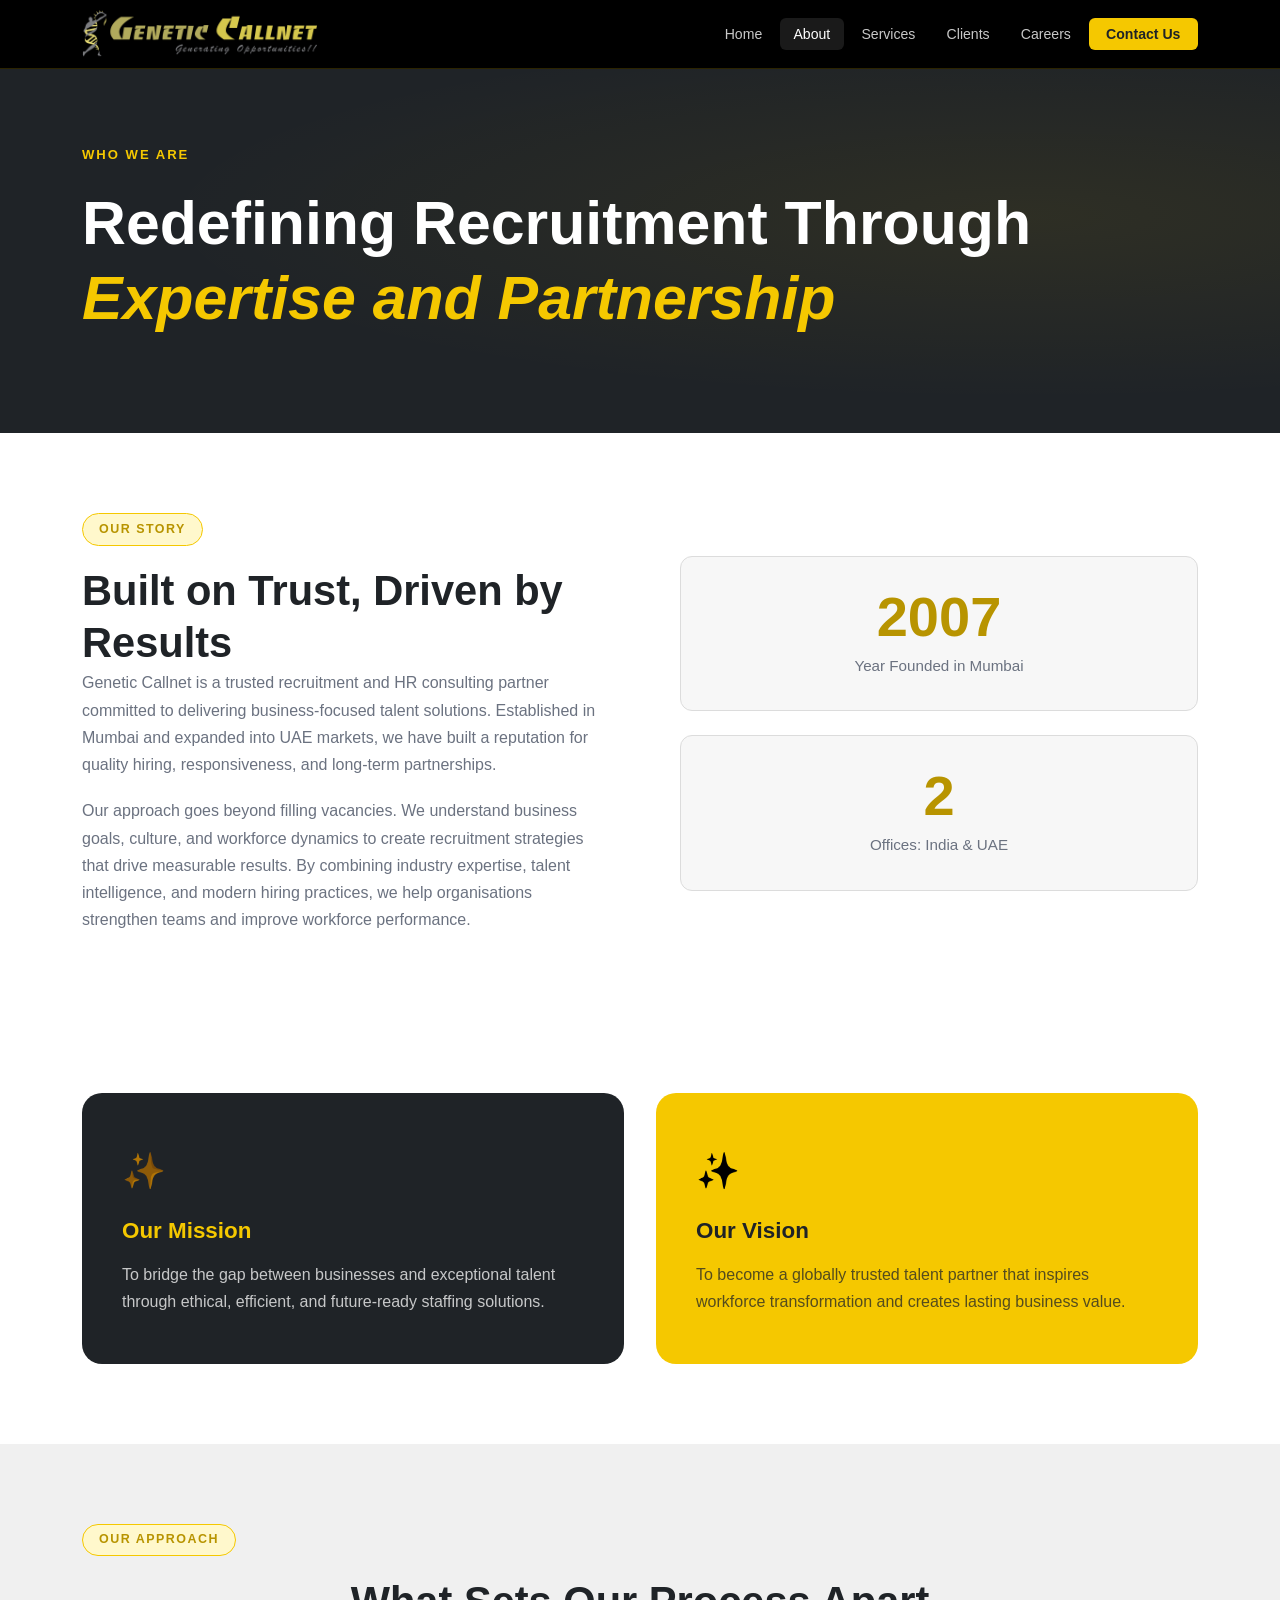
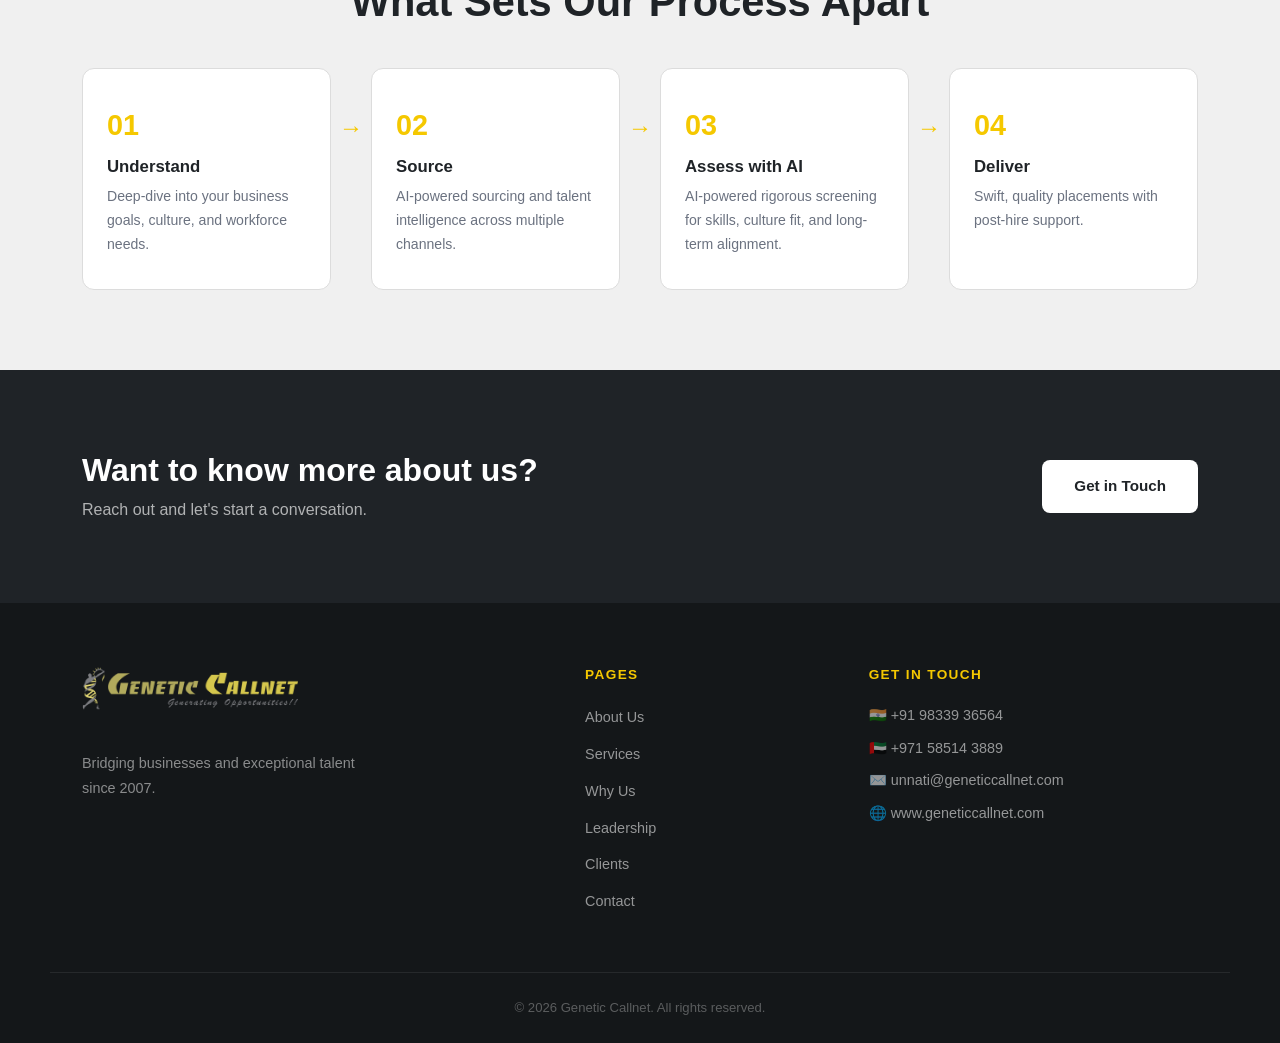
==== about.html @ 15340e13 "Add files via upload" ====
<!DOCTYPE html>
<html lang="en">
<head>
  <meta charset="UTF-8" />
  <meta name="viewport" content="width=device-width, initial-scale=1.0" />
  <title>About Us – Genetic Callnet</title>
  <link rel="stylesheet" href="style.css" />
</head>
<body>
  <nav class="nav" id="nav">
    <div class="nav-inner">
      <a href="index.html" class="logo"><img src="GCLogo-transparent.png" alt="Genetic Callnet" class="logo-img" /></a>
      <button class="hamburger" id="hamburger" aria-label="Menu"><span></span><span></span><span></span></button>
      <ul class="nav-links" id="nav-links">
        <li><a href="index.html">Home</a></li>
        <li class="nav-item" id="about-dropdown">
          <button class="dropdown-toggle" style="color:var(--white);background:rgba(255,255,255,0.1)">About</button>
          <div class="dropdown-menu">
            <a href="about.html" class="active">About Us</a>
            <a href="why-us.html">Why Genetic Callnet</a>
            <a href="leadership.html">Leadership Team</a>
          </div>
        </li>
        <li><a href="services.html">Services</a></li>
        <li><a href="clients.html">Clients</a></li>
        <li><a href="careers.html">Careers</a></li>
        <li><a href="contact.html" class="nav-cta">Contact Us</a></li>
      </ul>
    </div>
  </nav>

  <section class="page-hero">
    <div class="page-hero-bg"></div>
    <div class="container">
      <p class="hero-eyebrow">Who We Are</p>
      <h1>Redefining Recruitment Through<br/><em>Expertise and Partnership</em></h1>
    </div>
  </section>

  <section class="section">
    <div class="container two-col">
      <div>
        <span class="tag">Our Story</span>
        <h2>Built on Trust, Driven by Results</h2>
        <p>Genetic Callnet is a trusted recruitment and HR consulting partner committed to delivering business-focused talent solutions. Established in Mumbai and expanded into UAE markets, we have built a reputation for quality hiring, responsiveness, and long-term partnerships.</p>
        <p style="margin-top:1.2rem">Our approach goes beyond filling vacancies. We understand business goals, culture, and workforce dynamics to create recruitment strategies that drive measurable results. By combining industry expertise, talent intelligence, and modern hiring practices, we help organisations strengthen teams and improve workforce performance.</p>
      </div>
      <div class="about-side">
        <div class="about-highlight">
          <span class="about-big">2007</span>
          <p>Year Founded in Mumbai</p>
        </div>
        <div class="about-highlight">
          <span class="about-big">2</span>
          <p>Offices: India & UAE</p>
        </div>
      </div>
    </div>
  </section>

  <section class="mv-section section">
    <div class="container">
      <div class="mv-grid">
        <div class="mv-card mission">
          <div class="mv-icon">✨</div>
          <h3>Our Mission</h3>
          <p>To bridge the gap between businesses and exceptional talent through ethical, efficient, and future-ready staffing solutions.</p>
        </div>
        <div class="mv-card vision">
          <div class="mv-icon">✨</div>
          <h3>Our Vision</h3>
          <p>To become a globally trusted talent partner that inspires workforce transformation and creates lasting business value.</p>
        </div>
      </div>
    </div>
  </section>

  <section class="section" style="background:var(--bg-alt)">
    <div class="container">
      <span class="tag">Our Approach</span>
      <h2 style="text-align:center;margin-bottom:2.5rem">What Sets Our Process Apart</h2>
      <div class="process-steps">
        <div class="step"><span class="step-num">01</span><h4>Understand</h4><p>Deep-dive into your business goals, culture, and workforce needs.</p></div>
        <div class="step-arrow">→</div>
        <div class="step"><span class="step-num">02</span><h4>Source</h4><p>AI-powered sourcing and talent intelligence across multiple channels.</p></div>
        <div class="step-arrow">→</div>
        <div class="step"><span class="step-num">03</span><h4>Assess with AI</h4><p>AI-powered rigorous screening for skills, culture fit, and long-term alignment.</p></div>
        <div class="step-arrow">→</div>
        <div class="step"><span class="step-num">04</span><h4>Deliver</h4><p>Swift, quality placements with post-hire support.</p></div>
      </div>
    </div>
  </section>

  <section class="cta-banner">
    <div class="container cta-inner">
      <div><h2>Want to know more about us?</h2><p>Reach out and let's start a conversation.</p></div>
      <a href="contact.html" class="btn btn-white">Get in Touch</a>
    </div>
  </section>

  <footer class="footer">
    <div class="container footer-grid">
      <div class="footer-brand">
        <a href="index.html" class="logo logo-light"><img src="GCLogo-transparent.png" alt="Genetic Callnet" class="logo-img logo-img--footer" /></a>
        <p>Bridging businesses and exceptional talent since 2007.</p>
      </div>
      <div class="footer-links"><h4>Pages</h4><ul>
        <li><a href="about.html">About Us</a></li><li><a href="services.html">Services</a></li>
        <li><a href="why-us.html">Why Us</a></li><li><a href="leadership.html">Leadership</a></li>
        <li><a href="clients.html">Clients</a></li>
        <li><a href="contact.html">Contact</a></li>
      </ul></div>
      <div class="footer-contact"><h4>Get in Touch</h4>
        <p>🇮🇳 +91 98339 36564</p><p>🇦🇪 +971 58514 3889</p>
        <p>✉️ unnati@geneticcallnet.com</p><p>🌐 www.geneticcallnet.com</p>
      </div>
    </div>
    <div class="footer-bottom"><p>© 2026 Genetic Callnet. All rights reserved.</p></div>
  </footer>
  <script src="main.js"></script>
</body>
</html>
---- style.css ----
/* ─── CENTURY GOTHIC FONT STACK ─── */
/* Century Gothic is a system font; fallbacks for non-Windows systems */
:root {
  --font-main: 'Century Gothic', 'CenturyGothic', 'AppleGothic', 'Gill Sans', 'Gill Sans MT', Calibri, 'Trebuchet MS', sans-serif;
}

/* ================================
   GENETIC CALLNET – MAIN STYLESHEET
   Theme: Yellow · Grey · White
   ================================ */

:root {
  /* Greys (replace navies) */
  --navy:       #1f2327;
  --navy-mid:   #2c3136;
  --navy-light: #3a4149;

  /* Yellow (replace gold) */
  --gold:       #f5c800;
  --gold-light: #ffd633;
  --gold-dim:   #b89400;

  /* Backgrounds */
  --cream:      #f7f7f7;
  --white:      #ffffff;

  /* Text */
  --text:       #1f2327;
  --text-muted: #6b7280;

  /* Alt background & border */
  --bg-alt:     #f0f0f0;
  --border:     #dcdcdc;

  --radius:     12px;
  --radius-lg:  20px;
  --shadow:     0 4px 24px rgba(31,35,39,0.10);
  --shadow-lg:  0 12px 48px rgba(31,35,39,0.16);
  --transition: 0.3s cubic-bezier(0.4,0,0.2,1);
}

*, *::before, *::after { box-sizing: border-box; margin: 0; padding: 0; }
html { scroll-behavior: smooth; }

body {
  font-family: var(--font-main);
  color: var(--text);
  background: var(--white);
  line-height: 1.7;
  -webkit-font-smoothing: antialiased;
}

h1, h2, h3, h4 { font-family: var(--font-main); line-height: 1.25; }
h1 { font-size: clamp(2.2rem, 5vw, 3.8rem); }
h2 { font-size: clamp(1.7rem, 3.5vw, 2.6rem); }
h3 { font-size: clamp(1.2rem, 2vw, 1.5rem); }
h4 { font-size: 1.05rem; }
em { font-style: italic; color: var(--gold-dim); }

p { color: var(--text-muted); font-size: 1rem; }
a { color: inherit; text-decoration: none; }
img { max-width: 100%; }

.container { max-width: 1180px; margin: 0 auto; padding: 0 2rem; }
.section { padding: 5rem 0; }

/* ─── TAG ─── */
.tag {
  display: inline-block;
  font-size: 0.78rem;
  font-weight: 600;
  letter-spacing: 0.12em;
  text-transform: uppercase;
  color: var(--gold-dim);
  background: #fff8cc;
  border: 1px solid #f5c800;
  border-radius: 50px;
  padding: 0.3rem 1rem;
  margin-bottom: 1.2rem;
}

.section-sub {
  color: var(--text-muted);
  font-size: 1.05rem;
  max-width: 640px;
  margin: 0.6rem 0 2.5rem;
}

/* ─── BUTTONS ─── */
.btn {
  display: inline-flex;
  align-items: center;
  gap: 0.5rem;
  font-family: var(--font-main);
  font-size: 0.95rem;
  font-weight: 700;
  border-radius: 8px;
  padding: 0.85rem 2rem;
  cursor: pointer;
  border: none;
  transition: var(--transition);
  text-decoration: none;
}

.btn-primary {
  background: var(--gold);
  color: var(--navy);
}
.btn-primary:hover { background: var(--gold-light); transform: translateY(-2px); box-shadow: 0 8px 24px rgba(245,200,0,0.45); }

.btn-ghost {
  background: rgba(255,255,255,0.12);
  color: var(--white);
  border: 1.5px solid rgba(255,255,255,0.35);
  backdrop-filter: blur(10px);
}
.btn-ghost:hover { background: rgba(255,255,255,0.22); transform: translateY(-2px); }

.btn-outline {
  background: transparent;
  color: var(--navy);
  border: 2px solid var(--navy);
}
.btn-outline:hover { background: var(--navy); color: var(--white); }

.btn-white { background: var(--white); color: var(--navy); font-weight: 700; }
.btn-white:hover { background: var(--gold); color: var(--navy); transform: translateY(-2px); }

.btn-full { width: 100%; justify-content: center; }

.link-arrow {
  display: inline-flex;
  align-items: center;
  gap: 0.4rem;
  color: var(--gold-dim);
  font-weight: 600;
  font-size: 0.95rem;
  margin-top: 1.2rem;
  transition: gap var(--transition);
}
.link-arrow:hover { gap: 0.8rem; }

.center-link { text-align: center; margin-top: 3rem; }

/* ─── NAV ─── */
.nav {
  position: fixed;
  top: 0; left: 0; right: 0;
  z-index: 100;
  background: rgba(0,0,0,0.98);
  backdrop-filter: blur(16px);
  border-bottom: 1px solid rgba(245,200,0,0.18);
  transition: var(--transition);
}

.nav-inner {
  max-width: 1180px;
  margin: 0 auto;
  padding: 0 2rem;
  height: 68px;
  display: flex;
  align-items: center;
  justify-content: space-between;
}

.logo {
  font-family: var(--font-main);
  font-size: 1.35rem;
  font-weight: 700;
  color: var(--white);
  letter-spacing: 0.01em;
}
.logo-g { color: var(--gold); }
.logo-rest { color: var(--white); }
.logo-light .logo-g { color: var(--gold-light); }
.logo-light .logo-rest { color: rgba(255,255,255,0.85); }

.nav-links {
  display: flex;
  align-items: center;
  gap: 0.25rem;
  list-style: none;
}

.nav-links a {
  color: rgba(255,255,255,0.78);
  font-size: 0.88rem;
  font-weight: 500;
  padding: 0.5rem 0.85rem;
  border-radius: 6px;
  transition: var(--transition);
}
.nav-links a:hover, .nav-links a.active { color: var(--white); background: rgba(255,255,255,0.1); }

.nav-links .nav-cta {
  background: var(--gold);
  color: var(--navy);
  font-weight: 700;
  padding: 0.5rem 1.1rem;
  border-radius: 6px;
}
.nav-links .nav-cta:hover { background: var(--gold-light); }

.hamburger {
  display: none;
  flex-direction: column;
  gap: 5px;
  background: none;
  border: none;
  cursor: pointer;
  padding: 4px;
}
.hamburger span {
  display: block;
  width: 24px;
  height: 2px;
  background: var(--white);
  border-radius: 2px;
  transition: var(--transition);
}

/* ─── HERO ─── */
.hero {
  min-height: 100vh;
  background: var(--navy);
  display: flex;
  flex-direction: column;
  justify-content: center;
  padding: 8rem 2rem 3rem;
  position: relative;
  overflow: hidden;
}

.hero-bg { position: absolute; inset: 0; pointer-events: none; }
.hero-circle {
  position: absolute;
  border-radius: 50%;
  background: var(--gold);
  opacity: 0.07;
}
.c1 { width: 600px; height: 600px; top: -200px; right: -200px; }
.c2 { width: 400px; height: 400px; bottom: -100px; left: -100px; opacity: 0.05; }
.c3 { width: 200px; height: 200px; top: 40%; right: 15%; opacity: 0.04; }

.hero-content { max-width: 1180px; margin: 0 auto; width: 100%; position: relative; z-index: 1; }

.hero-eyebrow {
  font-size: 0.82rem;
  font-weight: 600;
  letter-spacing: 0.15em;
  text-transform: uppercase;
  color: var(--gold);
  margin-bottom: 1.2rem;
}

.hero-headline { color: var(--white); line-height: 1.15; margin-bottom: 1.5rem; }
.hero-headline em { color: var(--gold); }

.hero-sub {
  color: rgba(255,255,255,0.68);
  font-size: 1.1rem;
  max-width: 580px;
  margin-bottom: 2.5rem;
}

.hero-ctas { display: flex; gap: 1rem; flex-wrap: wrap; }

.hero-stats {
  display: flex;
  align-items: center;
  gap: 2.5rem;
  margin-top: 5rem;
  max-width: 1180px;
  margin-left: auto; margin-right: auto;
  padding: 2rem;
  background: rgba(255,255,255,0.05);
  border: 1px solid rgba(245,200,0,0.2);
  border-radius: var(--radius);
  backdrop-filter: blur(10px);
  position: relative; z-index: 1;
}

.stat { display: flex; flex-direction: column; gap: 0.3rem; }
.stat-num { font-family: var(--font-main); font-size: 2.2rem; font-weight: 700; color: var(--gold); }
.stat-label { font-size: 0.85rem; color: rgba(255,255,255,0.6); }
.stat-divider { width: 1px; height: 50px; background: rgba(245,200,0,0.25); }

/* ─── PAGE HERO ─── */
.page-hero {
  background: var(--navy);
  padding: 9rem 2rem 5rem;
  position: relative;
  overflow: hidden;
}

.page-hero-bg {
  position: absolute; inset: 0;
  background: radial-gradient(ellipse at 80% 50%, rgba(245,200,0,0.07) 0%, transparent 60%);
}

.page-hero .container { position: relative; z-index: 1; }
.page-hero h1 { color: var(--white); margin-bottom: 1rem; }
.page-hero h1 em { color: var(--gold); }
.page-hero .hero-sub { color: rgba(255,255,255,0.65); }

/* ─── TWO COLUMN ─── */
.two-col {
  display: grid;
  grid-template-columns: 1fr 1fr;
  gap: 5rem;
  align-items: center;
}

/* ─── INTRO ─── */
.intro-text h2 { margin: 0.5rem 0 1rem; }
.intro-text p { line-height: 1.85; }

.why-grid { display: grid; grid-template-columns: 1fr 1fr; gap: 1.2rem; }

.why-card {
  background: var(--cream);
  border: 1px solid var(--border);
  border-radius: var(--radius);
  padding: 1.5rem;
  transition: var(--transition);
}
.why-card:hover { box-shadow: var(--shadow); transform: translateY(-3px); border-color: var(--gold); }
.why-icon { font-size: 1.6rem; margin-bottom: 0.7rem; }
.why-card p { font-size: 0.92rem; color: var(--text); }

/* ─── SERVICE STRIP ─── */
.service-cards {
  display: grid;
  grid-template-columns: repeat(3, 1fr);
  gap: 1.5rem;
  margin-top: 2.5rem;
}

.service-card {
  background: var(--gold);
  border: 2px solid var(--gold);
  border-radius: var(--radius);
  padding: 2rem 1.5rem;
  display: block;
  transition: var(--transition);
  position: relative;
  overflow: hidden;
  color: var(--navy);
}
.service-card::before {
  content: '';
  position: absolute;
  inset: 0;
  background: var(--navy);
  transform: scaleY(0);
  transform-origin: bottom;
  transition: var(--transition);
  z-index: 0;
}
.service-card:hover { box-shadow: 0 12px 40px rgba(245,200,0,0.35); transform: translateY(-5px); }
.service-card:hover::before { transform: scaleY(1); }
.service-card:hover .sc-num,
.service-card:hover h3,
.service-card:hover p { color: var(--white); position: relative; z-index: 1; }
.service-card .sc-num,
.service-card h3,
.service-card p { position: relative; z-index: 1; transition: color var(--transition); }

.sc-num {
  font-size: 0.75rem;
  font-weight: 700;
  letter-spacing: 0.1em;
  color: var(--navy);
  display: block;
  margin-bottom: 0.8rem;
}
.service-card h3 { font-size: 1.1rem; margin-bottom: 0.5rem; color: var(--navy); }
.service-card p { font-size: 0.9rem; color: var(--navy); }

/* ─── BRANDS ─── */
.brands { background: var(--bg-alt); }

.brands-row { display: flex; flex-wrap: wrap; gap: 1.2rem; margin-top: 2rem; }

.brands-row span {
  background: var(--white);
  border: 1px solid var(--border);
  border-radius: 8px;
  padding: 0.75rem 1.5rem;
  font-weight: 600;
  font-size: 0.9rem;
  color: var(--navy-mid);
  transition: var(--transition);
}
.brands-row span:hover { border-color: var(--gold); box-shadow: var(--shadow); }

/* ─── CTA BANNER ─── */
.cta-banner { background: var(--navy); padding: 5rem 2rem; }

.cta-inner {
  display: flex;
  align-items: center;
  justify-content: space-between;
  gap: 2rem;
  flex-wrap: wrap;
}
.cta-inner h2 { color: var(--white); font-size: 2rem; margin-bottom: 0.4rem; }
.cta-inner p { color: rgba(255,255,255,0.65); }

/* ─── FOOTER ─── */
.footer { background: #141719; padding: 4rem 2rem 0; }

.footer-grid {
  display: grid;
  grid-template-columns: 2fr 1fr 1.5fr;
  gap: 4rem;
  padding-bottom: 3rem;
  border-bottom: 1px solid rgba(255,255,255,0.08);
}

.footer-brand p {
  color: rgba(255,255,255,0.5);
  font-size: 0.9rem;
  margin-top: 1rem;
  max-width: 280px;
}

.footer-links h4, .footer-contact h4 {
  color: var(--gold);
  font-size: 0.85rem;
  letter-spacing: 0.1em;
  text-transform: uppercase;
  margin-bottom: 1.2rem;
  font-family: var(--font-main);
}

.footer-links ul { list-style: none; }
.footer-links li { margin-bottom: 0.6rem; }
.footer-links a { color: rgba(255,255,255,0.55); font-size: 0.9rem; transition: var(--transition); }
.footer-links a:hover { color: var(--gold); }

.footer-contact p { color: rgba(255,255,255,0.55); font-size: 0.9rem; margin-bottom: 0.5rem; }

.footer-bottom { padding: 1.5rem 0; text-align: center; }
.footer-bottom p { font-size: 0.82rem; color: rgba(255,255,255,0.3); }

/* ─── ABOUT PAGE ─── */
.about-side { display: flex; flex-direction: column; gap: 1.5rem; }
.about-highlight {
  background: var(--cream);
  border: 1px solid var(--border);
  border-radius: var(--radius);
  padding: 2rem;
  text-align: center;
}
.about-big {
  font-family: var(--font-main);
  font-size: 3.5rem;
  font-weight: 900;
  color: var(--gold-dim);
  display: block;
  line-height: 1;
}
.about-highlight p { font-size: 0.95rem; color: var(--text-muted); margin-top: 0.5rem; }

.mv-grid { display: grid; grid-template-columns: 1fr 1fr; gap: 2rem; }

.mv-card {
  padding: 3rem 2.5rem;
  border-radius: var(--radius-lg);
  position: relative;
  overflow: hidden;
}
.mission { background: var(--navy); color: white; }
.vision  { background: var(--gold); color: var(--navy); }
.mv-icon { font-size: 2rem; margin-bottom: 1rem; }
.mv-card h3 { margin-bottom: 1rem; font-size: 1.4rem; }
.mission h3 { color: var(--gold); }
.vision h3  { color: var(--navy); }
.mission p  { color: rgba(255,255,255,0.75); }
.vision p   { color: rgba(31,35,39,0.75); }

.process-steps { display: flex; align-items: stretch; gap: 0.5rem; flex-wrap: wrap; }
.step {
  flex: 1; min-width: 160px;
  background: var(--white);
  border-radius: var(--radius);
  padding: 2rem 1.5rem;
  border: 1px solid var(--border);
}
.step-num {
  font-family: var(--font-main);
  font-size: 1.8rem;
  font-weight: 700;
  color: var(--gold);
  display: block;
  margin-bottom: 0.5rem;
}
.step h4 { margin-bottom: 0.4rem; }
.step p  { font-size: 0.88rem; }
.step-arrow { color: var(--gold); font-size: 1.5rem; padding-top: 2.5rem; flex-shrink: 0; }

/* ─── SERVICES FULL GRID ─── */
.services-full-grid { display: grid; grid-template-columns: 1fr 1fr; gap: 1.5rem; }

.svc-full-card {
  display: flex;
  gap: 1.5rem;
  background: var(--white);
  border: 1px solid var(--border);
  border-radius: var(--radius);
  padding: 2rem;
  transition: var(--transition);
}
.svc-full-card:hover { box-shadow: var(--shadow); transform: translateY(-3px); border-color: var(--gold); }

.svc-icon-box {
  font-size: 2rem; flex-shrink: 0;
  width: 56px; height: 56px;
  background: #fff8cc;
  border-radius: 12px;
  display: flex; align-items: center; justify-content: center;
}
.svc-content h3 { font-size: 1.15rem; margin-bottom: 0.5rem; }
.svc-content p  { font-size: 0.92rem; line-height: 1.7; }

/* ─── WHY US ─── */
.advantage-grid { display: grid; grid-template-columns: 1fr 1fr; gap: 1.5rem; }

.adv-card {
  display: flex; gap: 1.5rem;
  background: var(--white);
  border: 1px solid var(--border);
  border-radius: var(--radius);
  padding: 2.5rem 2rem;
  transition: var(--transition);
}
.adv-card:hover { box-shadow: var(--shadow); transform: translateY(-3px); border-color: var(--gold); }
.adv-card--wide { grid-column: 1 / -1; }

.adv-num {
  font-family: var(--font-main);
  font-size: 2.5rem; font-weight: 900;
  color: var(--gold); opacity: 0.4;
  flex-shrink: 0; line-height: 1;
}
.adv-body h3 { margin-bottom: 0.7rem; }
.adv-body p  { font-size: 0.95rem; line-height: 1.8; }

.industry-tags { display: flex; flex-wrap: wrap; gap: 0.6rem; margin-top: 1.2rem; }
.industry-tags span {
  background: #fff8cc;
  border: 1px solid #f5c800;
  border-radius: 50px;
  padding: 0.3rem 0.9rem;
  font-size: 0.82rem;
  font-weight: 500;
  color: var(--navy-mid);
}

.numbers-row { display: grid; grid-template-columns: repeat(4, 1fr); gap: 2rem; }
.number-card {
  text-align: center;
  background: var(--white);
  border-radius: var(--radius);
  padding: 2.5rem 1.5rem;
  border: 1px solid var(--border);
  transition: var(--transition);
}
.number-card:hover { border-color: var(--gold); box-shadow: var(--shadow); }
.big-num {
  font-family: var(--font-main);
  font-size: 3rem; font-weight: 900;
  color: var(--gold-dim);
  display: block; margin-bottom: 0.5rem;
}
.number-card p { font-size: 0.9rem; }

/* ─── LEADERSHIP ─── */
.leaders-grid { display: flex; flex-direction: column; gap: 2.5rem; }

.leader-card {
  display: flex; gap: 3rem;
  background: var(--white);
  border: 1px solid var(--border);
  border-radius: var(--radius-lg);
  padding: 3rem;
  align-items: flex-start;
  transition: var(--transition);
}
.leader-card:hover { box-shadow: var(--shadow-lg); border-color: var(--gold); }

.leader-avatar {
  width: 120px; height: 120px;
  border-radius: 50%;
  display: flex; align-items: center; justify-content: center;
  font-size: 1.6rem; font-weight: 700;
  color: white; flex-shrink: 0;
  font-family: var(--font-main);
}

.leader-info h3 { margin-bottom: 0.2rem; font-size: 1.5rem; }
.leader-title { color: var(--gold-dim); font-weight: 600; font-size: 0.9rem; margin-bottom: 1rem; }
.leader-bio { font-size: 0.97rem; line-height: 1.85; }
.leader-expertise { display: flex; flex-wrap: wrap; gap: 0.6rem; margin-top: 1.2rem; }
.leader-expertise span {
  background: #fff8cc;
  border: 1px solid #f5c800;
  border-radius: 50px;
  padding: 0.3rem 0.9rem;
  font-size: 0.82rem;
  font-weight: 500;
  color: var(--navy);
}

/* ─── CLIENTS ─── */
.brands-showcase { display: grid; grid-template-columns: repeat(4, 1fr); gap: 1.2rem; }

.brand-tile {
  background: var(--white);
  border: 1px solid var(--border);
  border-radius: var(--radius);
  padding: 2rem 1.5rem;
  text-align: center;
  font-weight: 700; font-size: 1rem;
  color: var(--navy);
  transition: var(--transition);
}
.brand-tile:hover { border-color: var(--gold); box-shadow: var(--shadow); transform: translateY(-3px); }

.industry-grid { display: grid; grid-template-columns: repeat(4, 1fr); gap: 1.2rem; }

.industry-card {
  background: var(--white);
  border: 1px solid var(--border);
  border-radius: var(--radius);
  padding: 1.8rem 1.5rem;
  transition: var(--transition);
}
.industry-card:hover { box-shadow: var(--shadow); transform: translateY(-3px); border-color: var(--gold); }
.ind-icon { font-size: 2rem; display: block; margin-bottom: 0.8rem; }
.industry-card h4 { margin-bottom: 0.5rem; }
.industry-card p  { font-size: 0.85rem; }

/* ─── CASE STUDIES ─── */
.cases-grid { display: grid; grid-template-columns: 1fr 1fr; gap: 2rem; }

.case-card {
  background: var(--white);
  border: 1px solid var(--border);
  border-radius: var(--radius-lg);
  overflow: hidden;
  transition: var(--transition);
}
.case-card:hover { box-shadow: var(--shadow-lg); transform: translateY(-4px); border-color: var(--gold); }

.case-header {
  display: flex; align-items: center;
  gap: 1.2rem; padding: 1.8rem 2rem;
}
.case-logo-placeholder {
  width: 52px; height: 52px;
  border-radius: 12px;
  display: flex; align-items: center; justify-content: center;
  font-size: 0.9rem; font-weight: 700;
  color: white; flex-shrink: 0;
}
.case-header h3 { font-size: 1.2rem; margin-bottom: 0.2rem; }
.case-sector { font-size: 0.8rem; color: var(--text-muted); font-weight: 500; }

.case-body { padding: 0 2rem 1.5rem; display: flex; flex-direction: column; gap: 1rem; }
.case-challenge h4, .case-solution h4, .case-outcome h4 {
  font-family: var(--font-main);
  font-size: 0.78rem; letter-spacing: 0.1em;
  text-transform: uppercase; color: var(--text-muted);
  margin-bottom: 0.4rem;
}
.case-challenge p, .case-solution p, .case-outcome p { font-size: 0.92rem; line-height: 1.7; }

.outcome-highlight {
  display: flex; align-items: center; gap: 1rem;
  background: #fff8cc;
  border-radius: 10px; padding: 1rem 1.2rem;
  border: 1px solid #f5c800;
}
.outcome-num {
  font-family: var(--font-main);
  font-size: 2.2rem; font-weight: 900;
  color: var(--gold-dim); flex-shrink: 0;
}
.outcome-highlight p { font-size: 0.88rem; margin: 0; }

.case-tags { display: flex; flex-wrap: wrap; gap: 0.5rem; padding: 0 2rem 2rem; }
.case-tags span {
  background: var(--cream);
  border: 1px solid var(--border);
  border-radius: 50px;
  padding: 0.2rem 0.8rem;
  font-size: 0.78rem; font-weight: 500;
}

/* ─── CONTACT ─── */
.contact-layout {
  display: grid; grid-template-columns: 1fr 1.4fr;
  gap: 5rem; align-items: flex-start;
}

.contact-info-col h2 { margin-bottom: 2rem; }
.contact-cards { display: flex; flex-direction: column; gap: 1.2rem; }

.contact-card {
  display: flex; gap: 1.2rem;
  background: var(--cream);
  border: 1px solid var(--border);
  border-radius: var(--radius);
  padding: 1.5rem; align-items: center;
  transition: var(--transition);
}
.contact-card:hover { border-color: var(--gold); }
.contact-card-icon { font-size: 1.8rem; flex-shrink: 0; display: flex; align-items: center; justify-content: center; width: 44px; height: 44px; }
.contact-card h4 { margin-bottom: 0.2rem; }
.contact-card p  { font-size: 0.88rem; color: var(--text-muted); }
.contact-link {
  display: inline-block;
  color: var(--gold-dim);
  font-weight: 600; font-size: 0.95rem;
  margin-top: 0.2rem;
  transition: var(--transition);
}
.contact-link:hover { color: var(--gold); }

.contact-form-col h2 { margin-bottom: 2rem; }
.contact-form { display: flex; flex-direction: column; gap: 1.2rem; }
.form-row { display: grid; grid-template-columns: 1fr 1fr; gap: 1.2rem; }
.form-group { display: flex; flex-direction: column; gap: 0.5rem; }
.form-group label { font-size: 0.85rem; font-weight: 600; color: var(--text); }

.contact-form input,
.contact-form select,
.contact-form textarea {
  width: 100%;
  padding: 0.85rem 1.1rem;
  border: 1.5px solid var(--border);
  border-radius: 8px;
  font-family: var(--font-main);
  font-size: 0.95rem;
  color: var(--text);
  background: var(--white);
  transition: var(--transition);
  outline: none;
}
.contact-form input:focus,
.contact-form select:focus,
.contact-form textarea:focus {
  border-color: var(--gold);
  box-shadow: 0 0 0 3px rgba(245,200,0,0.18);
}
.contact-form textarea { resize: vertical; }

/* ─── DROPDOWN NAV ─── */
.nav-item { position: relative; list-style: none; }

.nav-item .dropdown-toggle {
  display: flex; align-items: center; gap: 0.3rem;
  cursor: pointer;
  color: rgba(255,255,255,0.78);
  font-size: 0.88rem; font-weight: 500;
  padding: 0.5rem 0.85rem; border-radius: 6px;
  transition: var(--transition);
  background: none; border: none;
  font-family: var(--font-main); white-space: nowrap;
}
.nav-item .dropdown-toggle:hover,
.nav-item.open .dropdown-toggle {
  color: var(--white); background: rgba(255,255,255,0.1);
}

.dropdown-arrow { display: inline-block; font-size: 0.65rem; transition: transform var(--transition); margin-top: 1px; }
.nav-item.open .dropdown-arrow { transform: rotate(180deg); }

.dropdown-menu {
  display: none;
  position: absolute; top: calc(100% + 8px); left: 0;
  min-width: 210px;
  background: var(--navy-mid);
  border: 1px solid rgba(245,200,0,0.2);
  border-radius: var(--radius);
  padding: 0.5rem;
  box-shadow: 0 12px 36px rgba(0,0,0,0.3);
  z-index: 200;
  animation: dropIn 0.2s ease both;
}
@keyframes dropIn {
  from { opacity: 0; transform: translateY(-6px); }
  to   { opacity: 1; transform: translateY(0); }
}
.nav-item.open .dropdown-menu { display: block; }

.dropdown-menu a {
  display: block;
  color: rgba(255,255,255,0.78) !important;
  font-size: 0.88rem;
  padding: 0.6rem 1rem; border-radius: 6px;
  transition: var(--transition);
  background: none !important;
}
.dropdown-menu a:hover { color: var(--gold) !important; background: rgba(245,200,0,0.08) !important; }
.dropdown-menu a.active { color: var(--gold) !important; }

/* ─── COMPACT HERO ─── */
.hero--compact {
  min-height: 78vh;
  padding-top: 7rem;
  padding-bottom: 4rem;
  justify-content: center;
}
.hero--compact .hero-headline { font-size: clamp(2rem, 4.2vw, 3.2rem); }
.hero--compact .hero-sub { font-size: 1rem; max-width: 520px; }

/* ─── STATS MARQUEE ─── */
.stats-marquee-wrap {
  background: #1f2327;
  border-top: 1px solid rgba(245,200,0,0.2);
  border-bottom: 1px solid rgba(245,200,0,0.2);
  overflow: hidden;
  padding: 0;
  position: relative;
}
.stats-marquee-wrap::before,
.stats-marquee-wrap::after {
  content: '';
  position: absolute; top: 0; bottom: 0; width: 120px;
  z-index: 2; pointer-events: none;
}
.stats-marquee-wrap::before { left: 0;  background: linear-gradient(to right, #1f2327, transparent); }
.stats-marquee-wrap::after  { right: 0; background: linear-gradient(to left,  #1f2327, transparent); }

.stats-marquee-track {
  display: flex; align-items: center;
  width: max-content;
  animation: marqueeScroll 28s linear infinite;
  padding: 1.6rem 0;
}
.stats-marquee-track:hover { animation-play-state: paused; }

@keyframes marqueeScroll {
  from { transform: translateX(0); }
  to   { transform: translateX(-50%); }
}

.marquee-stat {
  display: flex; flex-direction: column; align-items: center;
  gap: 0.3rem; padding: 0 3rem; white-space: nowrap;
}
.marquee-num {
  font-family: var(--font-main);
  font-size: 2rem; font-weight: 700;
  color: var(--gold); line-height: 1;
}
.marquee-label {
  font-size: 0.78rem;
  color: rgba(255,255,255,0.55);
  letter-spacing: 0.04em; text-transform: uppercase;
}
.marquee-divider {
  width: 1px; height: 44px;
  background: rgba(245,200,0,0.2); flex-shrink: 0;
}

/* ─── LOGO IMAGE ─── */
.logo-img {
  height: 48px; width: auto; display: block;
  object-fit: contain;
  /* Black bg on logo blends seamlessly with dark nav */
  border-radius: 6px;
  transition: opacity 0.2s ease;
}
.logo-img:hover { opacity: 0.85; }
.logo-img--footer {
  height: 44px;
}

/* Remove pill wrapper — black logo bg merges with dark backgrounds */
.nav .logo {
  background: transparent;
  border: none;
  padding: 2px 0;
}
.footer-brand .logo {
  display: inline-block;
  background: transparent;
  border: none;
  padding: 0;
  margin-bottom: 1rem;
}

/* ─── RESPONSIVE ─── */
@media (max-width: 900px) {
  .two-col, .services-full-grid, .advantage-grid, .cases-grid, .contact-layout { grid-template-columns: 1fr; gap: 2.5rem; }
  .adv-card--wide { grid-column: 1; }
  .mv-grid { grid-template-columns: 1fr; }
  .service-cards { grid-template-columns: 1fr 1fr; }
  .numbers-row { grid-template-columns: 1fr 1fr; }
  .brands-showcase { grid-template-columns: repeat(2, 1fr); }
  .industry-grid { grid-template-columns: 1fr 1fr; }
  .hero-stats { flex-direction: column; gap: 1.5rem; }
  .stat-divider { width: 60px; height: 1px; }
  .process-steps { flex-direction: column; }
  .step-arrow { display: none; }
  .leader-card { flex-direction: column; gap: 1.5rem; }
  .cta-inner { flex-direction: column; text-align: center; }
  .footer-grid { grid-template-columns: 1fr 1fr; gap: 2rem; }
  .form-row { grid-template-columns: 1fr; }
}

@media (max-width: 640px) {
  .nav-links { display: none; flex-direction: column; position: fixed; top: 68px; left: 0; right: 0; background: var(--navy); padding: 1.5rem 2rem; gap: 0.5rem; }
  .nav-links.open { display: flex; }
  .hamburger { display: flex; }
  .service-cards { grid-template-columns: 1fr; }
  .numbers-row, .brands-showcase, .industry-grid { grid-template-columns: 1fr; }
  .hero-ctas { flex-direction: column; }
  .footer-grid { grid-template-columns: 1fr; }
}

/* mobile dropdown */
@media (max-width: 640px) {
  .nav-item .dropdown-toggle { width: 100%; }
  .dropdown-menu {
    position: static; box-shadow: none;
    border: none; background: rgba(255,255,255,0.05);
    padding-left: 1rem; animation: none;
  }
}

/* ─── ANIMATIONS ─── */
@keyframes fadeUp {
  from { opacity: 0; transform: translateY(28px); }
  to   { opacity: 1; transform: translateY(0); }
}
.hero-content > * { animation: fadeUp 0.7s ease both; }
.hero-eyebrow  { animation-delay: 0.1s; }
.hero-headline { animation-delay: 0.25s; }
.hero-sub      { animation-delay: 0.4s; }
.hero-ctas     { animation-delay: 0.55s; }
.hero-stats    { animation-delay: 0.7s; }

/* ─── BRANDS LOGO IMAGE ─── */
.brands-logo-wrap {
  margin-top: 2.5rem;
  border-radius: var(--radius-lg);
  overflow: hidden;
  box-shadow: var(--shadow);
  border: 1px solid var(--border);
}
.brands-logo-img {
  width: 100%;
  height: auto;
  display: block;
  object-fit: contain;
}

/* ─── LEADER PHOTO AVATAR ─── */
.leader-avatar--photo {
  background: var(--bg-alt) !important;
  overflow: hidden;
  flex-shrink: 0;
  width: 120px;
  height: 120px;
  border-radius: 50%;
  border: 3px solid var(--gold);
}
.leader-avatar--photo img {
  width: 120px;
  height: 120px;
  object-fit: cover;
  object-position: center top;
  display: block;
  border-radius: 50%;
}

/* ─── HOVER DROPDOWN (desktop) ─── */
@media (min-width: 641px) {
  .nav-item:hover .dropdown-menu {
    display: block;
  }
  .nav-item:hover .dropdown-toggle {
    color: var(--white);
    background: rgba(255,255,255,0.1);
  }
  .nav-item:hover .dropdown-arrow {
    transform: rotate(180deg);
  }
}

/* ─── CENTERED HERO ─── */
.hero--centered { text-align: center; }
.hero-content--centered {
  display: flex;
  flex-direction: column;
  align-items: center;
}
.hero--centered .hero-eyebrow { text-align: center; }
.hero--centered .hero-headline { text-align: center; }
.hero--centered .hero-sub { text-align: center; margin-left: auto; margin-right: auto; }

/* ─── HERO SEARCH BAR ─── */
.hero-search-wrap {
  width: 100%;
  max-width: 680px;
  margin-top: 2.2rem;
}

.hero-search-box {
  display: flex;
  align-items: center;
  background: rgba(255,255,255,0.97);
  border-radius: 50px;
  padding: 0.5rem 0.5rem 0.5rem 1.4rem;
  box-shadow: 0 8px 40px rgba(0,0,0,0.35), 0 0 0 2px var(--gold);
  gap: 0.5rem;
}

.hero-search-icon {
  font-size: 1.1rem;
  flex-shrink: 0;
  opacity: 0.5;
}

.hero-search-input {
  flex: 1;
  border: none;
  outline: none;
  background: transparent;
  font-family: var(--font-main);
  font-size: 0.95rem;
  color: var(--text);
  padding: 0.5rem 0;
  min-width: 0;
}
.hero-search-input::placeholder { color: #999; }

.hero-search-btn {
  background: var(--gold);
  color: var(--navy);
  border: none;
  border-radius: 50px;
  padding: 0.75rem 1.8rem;
  font-family: var(--font-main);
  font-size: 0.92rem;
  font-weight: 700;
  cursor: pointer;
  white-space: nowrap;
  transition: var(--transition);
  flex-shrink: 0;
}
.hero-search-btn:hover { background: var(--gold-light); transform: scale(1.03); }

.hero-search-hint {
  font-size: 0.78rem;
  color: rgba(255,255,255,0.45);
  margin-top: 0.9rem;
  text-align: center;
}

@media (max-width: 640px) {
  .hero-search-box { border-radius: 14px; flex-wrap: wrap; padding: 0.8rem 1rem; }
  .hero-search-input { width: 100%; }
  .hero-search-btn { width: 100%; border-radius: 8px; text-align: center; justify-content: center; }
}

/* ─── SPARKLE ICONS: yellow on dark mission card, black on yellow vision card ─── */
.mission .mv-icon {
  filter: invert(84%) sepia(94%) saturate(600%) hue-rotate(3deg) brightness(105%) contrast(101%);
  font-size: 2.2rem;
}
.vision .mv-icon {
  filter: brightness(0);
  font-size: 2.2rem;
}
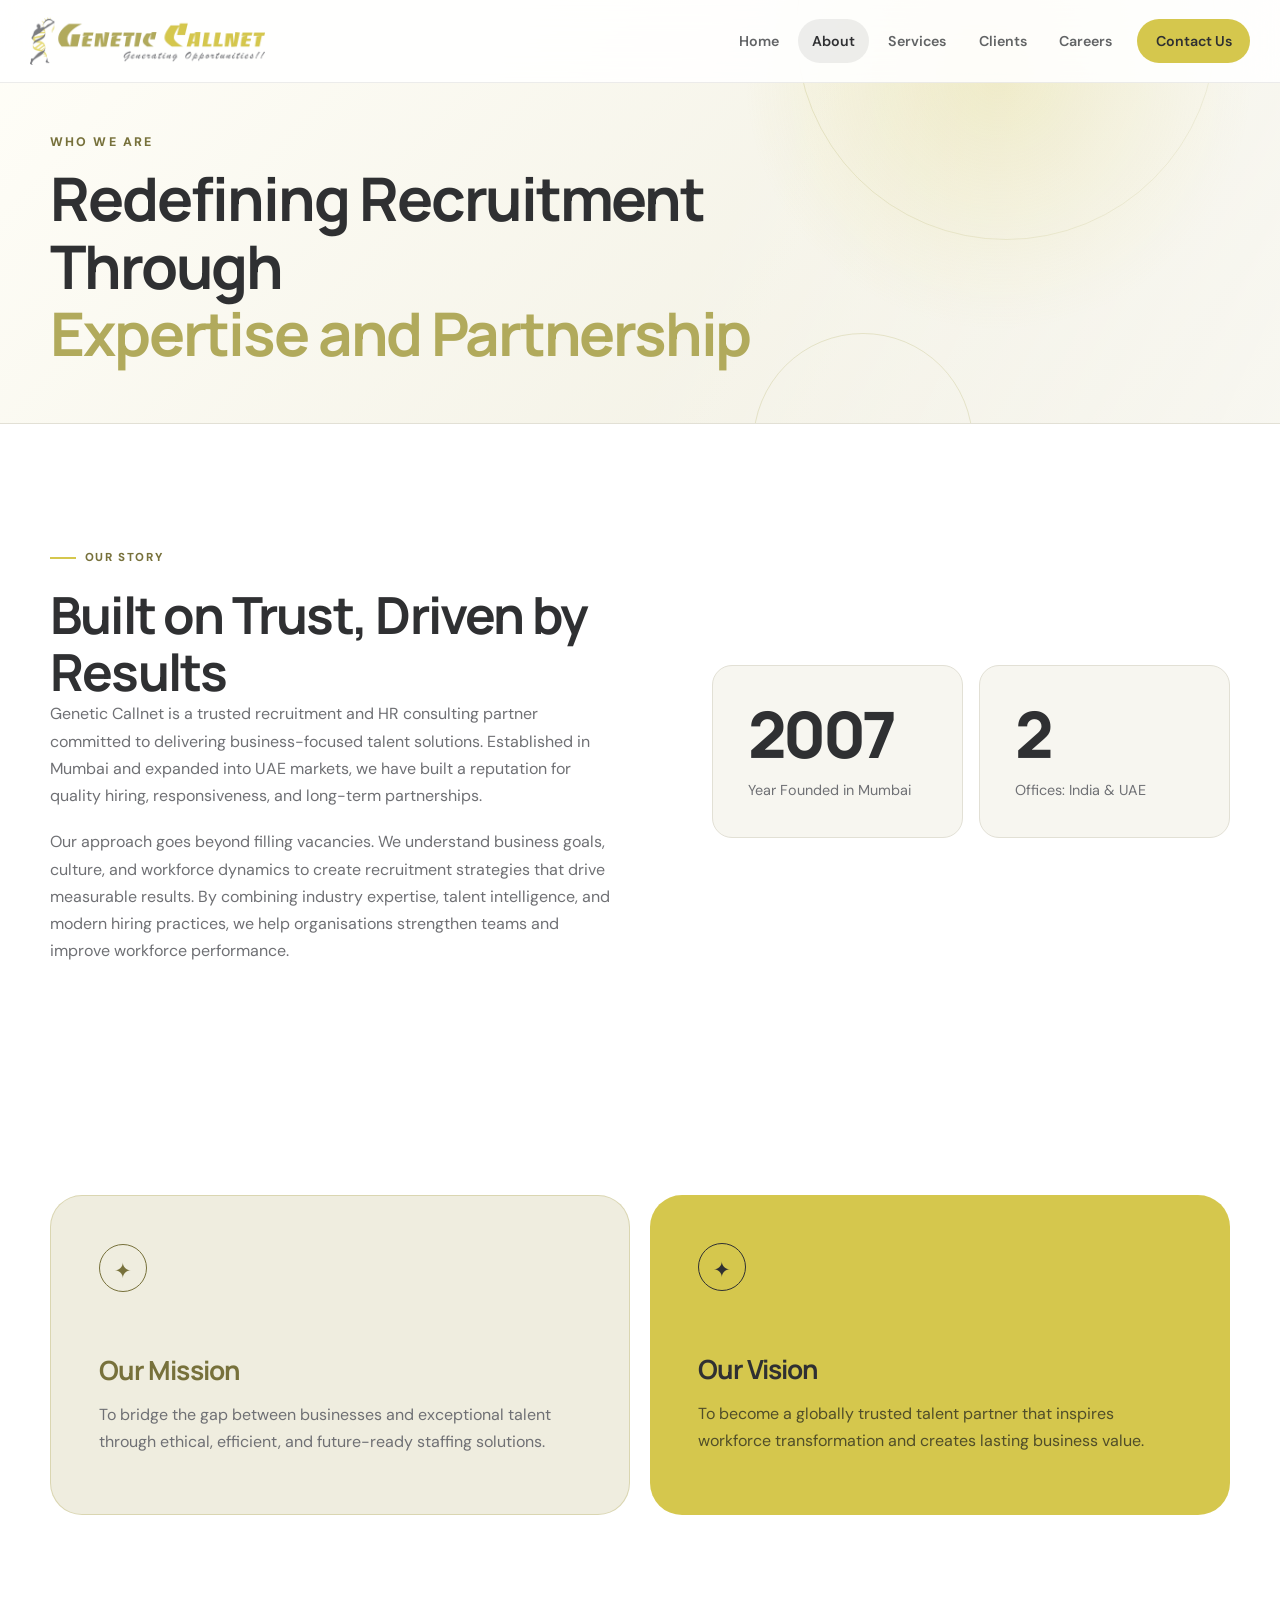
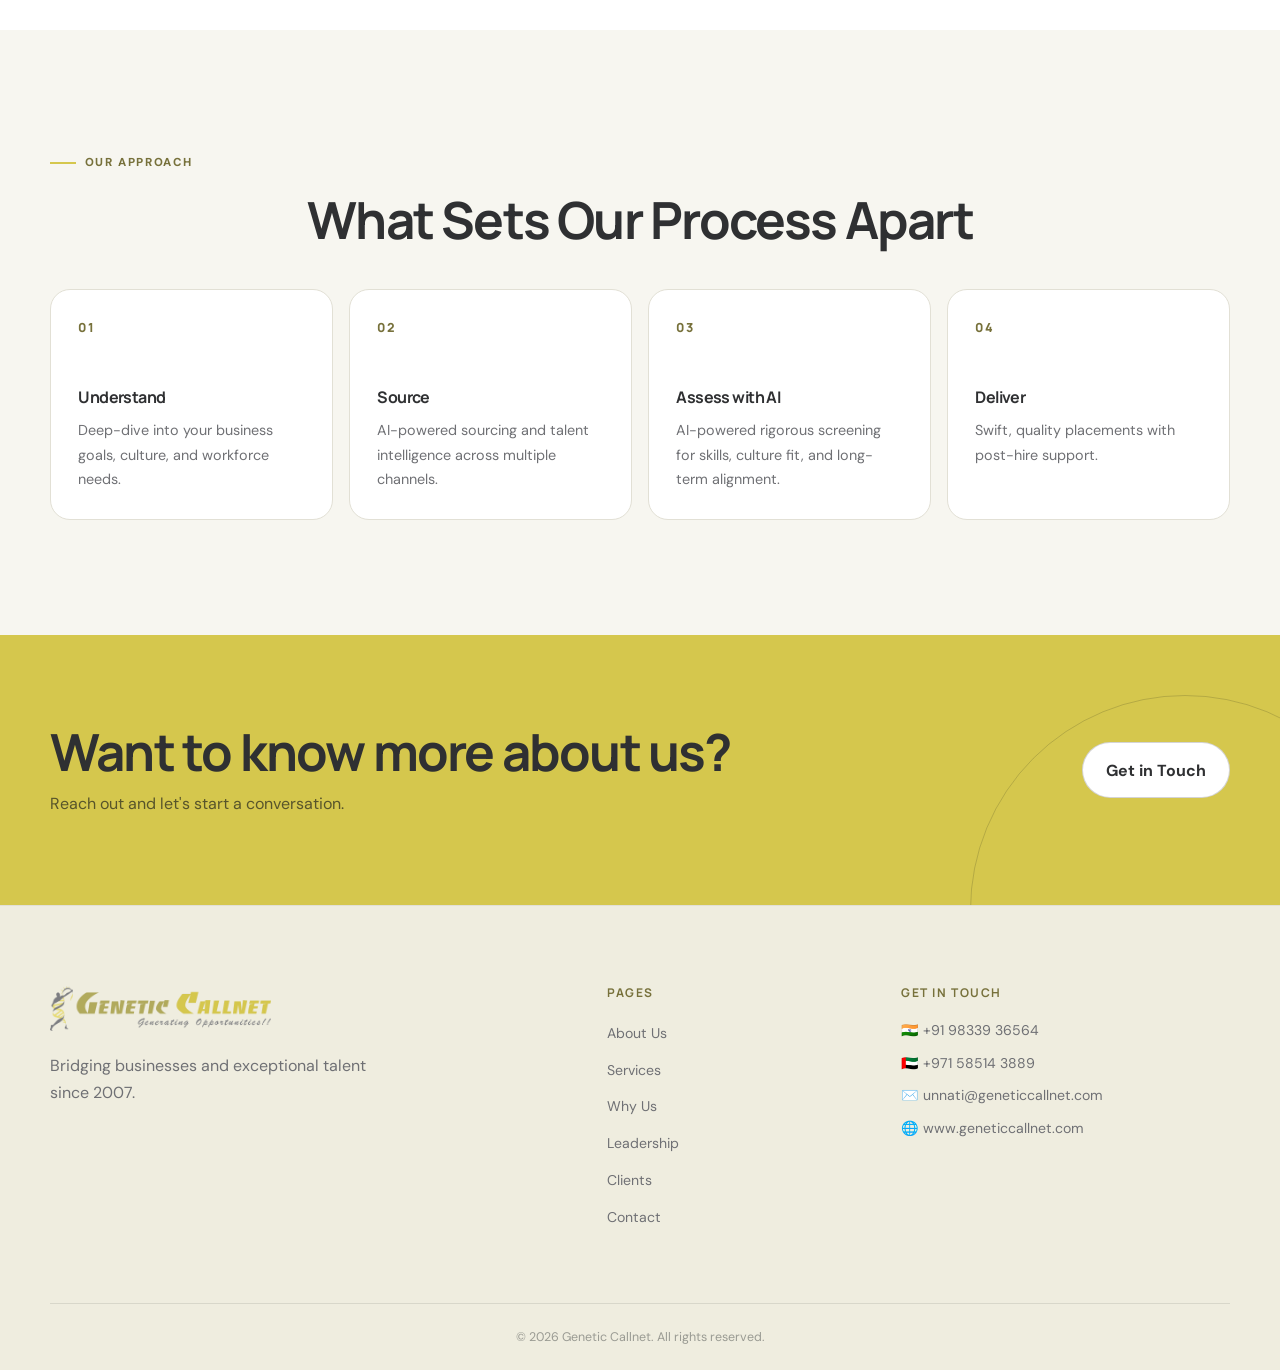
==== commit 248d97e2: "Add files via upload" ====
--- a/about.html
+++ b/about.html
@@ -14,7 +14,7 @@
       <ul class="nav-links" id="nav-links">
         <li><a href="index.html">Home</a></li>
         <li class="nav-item" id="about-dropdown">
-          <button class="dropdown-toggle" style="color:var(--white);background:rgba(255,255,255,0.1)">About</button>
+          <button class="dropdown-toggle active">About</button>
           <div class="dropdown-menu">
             <a href="about.html" class="active">About Us</a>
             <a href="why-us.html">Why Genetic Callnet</a>
--- a/style.css
+++ b/style.css
@@ -1,1080 +1,797 @@
-/* ─── CENTURY GOTHIC FONT STACK ─── */
-/* Century Gothic is a system font; fallbacks for non-Windows systems */
+@import url('https://fonts.googleapis.com/css2?family=DM+Sans:wght@400;500;600;700&family=Manrope:wght@500;600;700;800&display=swap');
+
 :root {
-  --font-main: 'Century Gothic', 'CenturyGothic', 'AppleGothic', 'Gill Sans', 'Gill Sans MT', Calibri, 'Trebuchet MS', sans-serif;
-}
-
-/* ================================
-   GENETIC CALLNET – MAIN STYLESHEET
-   Theme: Yellow · Grey · White
-   ================================ */
-
-:root {
-  /* Greys (replace navies) */
-  --navy:       #1f2327;
-  --navy-mid:   #2c3136;
-  --navy-light: #3a4149;
-
-  /* Yellow (replace gold) */
-  --gold:       #f5c800;
-  --gold-light: #ffd633;
-  --gold-dim:   #b89400;
-
-  /* Backgrounds */
-  --cream:      #f7f7f7;
-  --white:      #ffffff;
-
-  /* Text */
-  --text:       #1f2327;
-  --text-muted: #6b7280;
-
-  /* Alt background & border */
-  --bg-alt:     #f0f0f0;
-  --border:     #dcdcdc;
-
-  --radius:     12px;
-  --radius-lg:  20px;
-  --shadow:     0 4px 24px rgba(31,35,39,0.10);
-  --shadow-lg:  0 12px 48px rgba(31,35,39,0.16);
-  --transition: 0.3s cubic-bezier(0.4,0,0.2,1);
+  /* Palette sampled directly from the Genetic Callnet logo. */
+  --ink: #2f3032;
+  --ink-2: #4d4e51;
+  --ink-3: #66676b;
+  --yellow: #d5c74d;
+  --yellow-2: #e1d66f;
+  --yellow-soft: #f7f4dc;
+  --olive: #b1aa5c;
+  --olive-deep: #77713b;
+  --olive-soft: #efeddf;
+  --logo-gray: #7c7d81;
+  --logo-gray-soft: #ededee;
+  --paper: #ffffff;
+  --canvas: #f7f6f0;
+  --muted: #6f7074;
+  --line: #e2e0d5;
+  --font-main: 'DM Sans', 'Segoe UI', sans-serif;
+  --font-display: 'Manrope', 'Segoe UI', sans-serif;
+  --radius-sm: 12px;
+  --radius: 20px;
+  --radius-lg: 32px;
+  --shadow: 0 16px 50px rgba(17, 20, 24, .09);
+  --shadow-lg: 0 26px 80px rgba(17, 20, 24, .16);
+  --ease: .28s cubic-bezier(.2,.8,.2,1);
+
+  /* Legacy aliases used by the page markup. */
+  --navy: var(--ink);
+  --navy-mid: var(--ink-2);
+  --navy-light: var(--ink-3);
+  --gold: var(--yellow);
+  --gold-light: var(--yellow-2);
+  --gold-dim: var(--olive-deep);
+  --cream: var(--canvas);
+  --white: var(--paper);
+  --text: var(--ink);
+  --text-muted: var(--muted);
+  --bg-alt: var(--canvas);
+  --border: var(--line);
+  --transition: var(--ease);
 }
 
 *, *::before, *::after { box-sizing: border-box; margin: 0; padding: 0; }
 html { scroll-behavior: smooth; }
-
 body {
+  min-width: 320px;
+  overflow-x: hidden;
+  color: var(--ink);
+  background: var(--paper);
   font-family: var(--font-main);
-  color: var(--text);
-  background: var(--white);
   line-height: 1.7;
   -webkit-font-smoothing: antialiased;
 }
-
-h1, h2, h3, h4 { font-family: var(--font-main); line-height: 1.25; }
-h1 { font-size: clamp(2.2rem, 5vw, 3.8rem); }
-h2 { font-size: clamp(1.7rem, 3.5vw, 2.6rem); }
-h3 { font-size: clamp(1.2rem, 2vw, 1.5rem); }
-h4 { font-size: 1.05rem; }
-em { font-style: italic; color: var(--gold-dim); }
-
-p { color: var(--text-muted); font-size: 1rem; }
+body.menu-open { overflow: hidden; }
+h1, h2, h3, h4 {
+  color: var(--ink);
+  font-family: var(--font-display);
+  line-height: 1.12;
+  letter-spacing: -.035em;
+}
+h1 { font-size: clamp(3rem, 6.8vw, 6.25rem); }
+h2 { font-size: clamp(2rem, 4vw, 3.65rem); }
+h3 { font-size: clamp(1.18rem, 2vw, 1.5rem); }
+h4 { font-size: 1rem; }
+p { color: var(--muted); }
 a { color: inherit; text-decoration: none; }
-img { max-width: 100%; }
-
-.container { max-width: 1180px; margin: 0 auto; padding: 0 2rem; }
-.section { padding: 5rem 0; }
-
-/* ─── TAG ─── */
+img { display: block; max-width: 100%; }
+button, input, select, textarea { font: inherit; }
+button, a { -webkit-tap-highlight-color: transparent; }
+
+.container { width: min(1180px, calc(100% - 40px)); margin-inline: auto; }
+.section { padding: clamp(5rem, 9vw, 8.5rem) 0; }
+.section:nth-of-type(even) { position: relative; }
+.section-sub { max-width: 650px; margin: .85rem 0 2.8rem; font-size: 1.08rem; }
+
 .tag {
-  display: inline-block;
-  font-size: 0.78rem;
-  font-weight: 600;
-  letter-spacing: 0.12em;
+  display: inline-flex;
+  align-items: center;
+  gap: .55rem;
+  margin-bottom: 1.15rem;
+  color: var(--olive-deep);
+  font-size: .72rem;
+  font-weight: 800;
+  letter-spacing: .14em;
   text-transform: uppercase;
-  color: var(--gold-dim);
-  background: #fff8cc;
-  border: 1px solid #f5c800;
-  border-radius: 50px;
-  padding: 0.3rem 1rem;
-  margin-bottom: 1.2rem;
-}
-
-.section-sub {
-  color: var(--text-muted);
-  font-size: 1.05rem;
-  max-width: 640px;
-  margin: 0.6rem 0 2.5rem;
-}
-
-/* ─── BUTTONS ─── */
+}
+.tag::before {
+  width: 26px;
+  height: 2px;
+  content: '';
+  background: var(--yellow);
+}
+
 .btn {
   display: inline-flex;
-  align-items: center;
-  gap: 0.5rem;
-  font-family: var(--font-main);
-  font-size: 0.95rem;
+  min-height: 52px;
+  align-items: center;
+  justify-content: center;
+  gap: .6rem;
+  padding: .85rem 1.45rem;
+  border: 1px solid transparent;
+  border-radius: 999px;
+  cursor: pointer;
   font-weight: 700;
-  border-radius: 8px;
-  padding: 0.85rem 2rem;
-  cursor: pointer;
-  border: none;
-  transition: var(--transition);
-  text-decoration: none;
-}
-
-.btn-primary {
-  background: var(--gold);
-  color: var(--navy);
-}
-.btn-primary:hover { background: var(--gold-light); transform: translateY(-2px); box-shadow: 0 8px 24px rgba(245,200,0,0.45); }
-
-.btn-ghost {
-  background: rgba(255,255,255,0.12);
-  color: var(--white);
-  border: 1.5px solid rgba(255,255,255,0.35);
-  backdrop-filter: blur(10px);
-}
-.btn-ghost:hover { background: rgba(255,255,255,0.22); transform: translateY(-2px); }
-
-.btn-outline {
-  background: transparent;
-  color: var(--navy);
-  border: 2px solid var(--navy);
-}
-.btn-outline:hover { background: var(--navy); color: var(--white); }
-
-.btn-white { background: var(--white); color: var(--navy); font-weight: 700; }
-.btn-white:hover { background: var(--gold); color: var(--navy); transform: translateY(-2px); }
-
-.btn-full { width: 100%; justify-content: center; }
-
+  transition: transform var(--ease), background var(--ease), color var(--ease), box-shadow var(--ease);
+}
+.btn:hover { transform: translateY(-3px); }
+.btn-primary { color: var(--ink); background: var(--yellow); box-shadow: 0 12px 28px rgba(177,170,92,.25); }
+.btn-primary:hover { background: var(--yellow-2); box-shadow: 0 16px 38px rgba(177,170,92,.35); }
+.btn-outline { color: var(--ink); border-color: var(--ink); background: transparent; }
+.btn-outline:hover { color: var(--paper); background: var(--ink); }
+.btn-white { color: var(--ink); background: var(--paper); }
+.btn-white:hover { background: var(--yellow); }
+.btn-full { width: 100%; }
 .link-arrow {
   display: inline-flex;
   align-items: center;
-  gap: 0.4rem;
-  color: var(--gold-dim);
-  font-weight: 600;
-  font-size: 0.95rem;
-  margin-top: 1.2rem;
-  transition: gap var(--transition);
-}
-.link-arrow:hover { gap: 0.8rem; }
-
-.center-link { text-align: center; margin-top: 3rem; }
-
-/* ─── NAV ─── */
+  gap: .7rem;
+  margin-top: 1.4rem;
+  color: var(--ink);
+  font-weight: 700;
+  border-bottom: 2px solid var(--yellow);
+  transition: gap var(--ease);
+}
+.link-arrow:hover { gap: 1rem; }
+.center-link { margin-top: 3rem; text-align: center; }
+
+/* Navigation */
 .nav {
   position: fixed;
-  top: 0; left: 0; right: 0;
+  inset: 0 0 auto;
   z-index: 100;
-  background: rgba(0,0,0,0.98);
-  backdrop-filter: blur(16px);
-  border-bottom: 1px solid rgba(245,200,0,0.18);
-  transition: var(--transition);
-}
-
+  border-bottom: 1px solid rgba(17,20,24,.08);
+  background: rgba(255,255,255,.88);
+  backdrop-filter: blur(18px);
+  transition: background var(--ease), box-shadow var(--ease);
+}
+.nav.scrolled { background: rgba(255,255,255,.97); box-shadow: 0 12px 40px rgba(17,20,24,.09); }
 .nav-inner {
-  max-width: 1180px;
-  margin: 0 auto;
-  padding: 0 2rem;
-  height: 68px;
   display: flex;
+  width: min(1220px, calc(100% - 40px));
+  height: 82px;
   align-items: center;
   justify-content: space-between;
-}
-
-.logo {
-  font-family: var(--font-main);
-  font-size: 1.35rem;
-  font-weight: 700;
-  color: var(--white);
-  letter-spacing: 0.01em;
-}
-.logo-g { color: var(--gold); }
-.logo-rest { color: var(--white); }
-.logo-light .logo-g { color: var(--gold-light); }
-.logo-light .logo-rest { color: rgba(255,255,255,0.85); }
-
-.nav-links {
-  display: flex;
-  align-items: center;
-  gap: 0.25rem;
-  list-style: none;
-}
-
-.nav-links a {
-  color: rgba(255,255,255,0.78);
-  font-size: 0.88rem;
-  font-weight: 500;
-  padding: 0.5rem 0.85rem;
-  border-radius: 6px;
-  transition: var(--transition);
-}
-.nav-links a:hover, .nav-links a.active { color: var(--white); background: rgba(255,255,255,0.1); }
-
+  margin-inline: auto;
+}
+.logo-img { width: auto; height: 48px; object-fit: contain; transition: opacity var(--ease); }
+.logo-img:hover { opacity: .84; }
+.nav-links { display: flex; align-items: center; gap: .25rem; list-style: none; }
+.nav-links a, .dropdown-toggle {
+  display: inline-flex;
+  align-items: center;
+  min-height: 42px;
+  padding: .6rem .9rem;
+  border: 0;
+  border-radius: 999px;
+  color: rgba(17,20,24,.66);
+  background: transparent;
+  cursor: pointer;
+  font-size: .89rem;
+  font-weight: 600;
+  transition: color var(--ease), background var(--ease);
+}
+.nav-links a:hover, .nav-links a.active, .dropdown-toggle.active, .nav-item.open .dropdown-toggle {
+  color: var(--ink);
+  background: rgba(17,20,24,.07);
+}
 .nav-links .nav-cta {
-  background: var(--gold);
-  color: var(--navy);
-  font-weight: 700;
-  padding: 0.5rem 1.1rem;
-  border-radius: 6px;
-}
-.nav-links .nav-cta:hover { background: var(--gold-light); }
-
+  margin-left: .4rem;
+  padding-inline: 1.15rem;
+  color: var(--ink);
+  background: var(--yellow);
+}
+.nav-links .nav-cta:hover, .nav-links .nav-cta.active { color: var(--ink); background: var(--yellow-2); }
+.nav-item { position: relative; list-style: none; }
+.dropdown-toggle::after { display: none; }
+.dropdown-menu {
+  display: none;
+  position: absolute;
+  top: 100%;
+  left: 0;
+  min-width: 225px;
+  padding: .75rem .55rem .55rem;
+  border: 1px solid var(--line);
+  border-radius: 16px;
+  background: rgba(255,255,255,.98);
+  box-shadow: 0 20px 50px rgba(17,20,24,.14);
+}
+.nav-item.open .dropdown-menu { display: block; animation: fadeIn .2s ease; }
+.dropdown-menu a { display: flex; width: 100%; border-radius: 10px; }
+.dropdown-menu a.active, .dropdown-menu a:hover { color: var(--olive-deep) !important; background: var(--yellow-soft) !important; }
 .hamburger {
   display: none;
+  width: 46px;
+  height: 46px;
+  align-items: center;
+  justify-content: center;
   flex-direction: column;
   gap: 5px;
-  background: none;
-  border: none;
+  border: 1px solid rgba(17,20,24,.14);
+  border-radius: 50%;
+  background: transparent;
   cursor: pointer;
-  padding: 4px;
-}
-.hamburger span {
-  display: block;
-  width: 24px;
-  height: 2px;
-  background: var(--white);
-  border-radius: 2px;
-  transition: var(--transition);
-}
-
-/* ─── HERO ─── */
+}
+.hamburger span { width: 20px; height: 2px; border-radius: 2px; background: var(--ink); transition: var(--ease); }
+.hamburger.active span:nth-child(1) { transform: translateY(7px) rotate(45deg); }
+.hamburger.active span:nth-child(2) { opacity: 0; }
+.hamburger.active span:nth-child(3) { transform: translateY(-7px) rotate(-45deg); }
+
+/* Heroes */
 .hero {
-  min-height: 100vh;
-  background: var(--navy);
+  position: relative;
   display: flex;
-  flex-direction: column;
-  justify-content: center;
-  padding: 8rem 2rem 3rem;
+  min-height: 500px;
+  align-items: center;
+  overflow: hidden;
+  padding: 7rem 0 2.75rem;
+  background:
+    linear-gradient(90deg, rgba(255,255,255,.98) 0%, rgba(255,255,255,.91) 38%, rgba(247,246,240,.5) 65%, rgba(247,246,240,.12) 100%),
+    url('MumbaiDubai.png') center center / cover no-repeat;
+}
+.hero::before {
+  position: absolute;
+  inset: 0;
+  content: '';
+  background:
+    radial-gradient(circle at 10% 22%, rgba(213,199,77,.22), transparent 27%),
+    linear-gradient(180deg, rgba(255,255,255,.08), rgba(177,170,92,.08));
+  pointer-events: none;
+}
+.hero::after {
+  position: absolute;
+  inset: auto -10vw -25vw auto;
+  width: 52vw;
+  aspect-ratio: 1;
+  border: 1px solid rgba(177,170,92,.28);
+  border-radius: 50%;
+  content: '';
+}
+.hero-content { position: relative; z-index: 1; width: min(1180px, calc(100% - 40px)); margin-inline: auto; }
+.hero--centered { text-align: left; }
+.hero-content--centered { display: block; }
+.hero--centered .hero-eyebrow, .hero--centered .hero-headline, .hero--centered .hero-sub { text-align: left; }
+.hero-headline {
+  max-width: 760px;
+  margin-bottom: 1rem;
+  color: var(--ink);
+  font-size: clamp(2.5rem, 5vw, 4.65rem);
+}
+.hero-headline em { color: var(--ink); font-style: normal; }
+.page-hero h1 em { color: var(--olive); font-style: normal; }
+.hero-headline .ai-accent {
+  display: inline-block;
+  color: transparent;
+  background: linear-gradient(90deg, #d5c74d 0%, #b1aa5c 58%, #7c7d81 100%);
+  -webkit-background-clip: text;
+  background-clip: text;
+}
+.hero-eyebrow {
+  margin-bottom: .75rem;
+  color: var(--olive-deep);
+  font-size: .78rem;
+  font-weight: 800;
+  letter-spacing: .17em;
+  text-transform: uppercase;
+}
+.hero-sub { max-width: 620px; margin: 0 0 1.25rem !important; color: var(--muted); font-size: 1rem; }
+.hero-search-wrap { width: 100%; max-width: 650px; margin-top: 1.2rem; }
+.hero-search-box {
+  display: flex;
+  align-items: center;
+  gap: .7rem;
+  padding: .55rem .55rem .55rem 1.25rem;
+  border: 1px solid rgba(17,20,24,.1);
+  border-radius: 16px;
+  background: rgba(255,255,255,.98);
+  box-shadow: var(--shadow-lg);
+}
+.hero-search-icon { color: var(--muted); font-size: 0; }
+.hero-search-icon::after { content: '⌕'; font-size: 1.5rem; }
+.hero-search-input { flex: 1; min-width: 0; padding: .7rem 0; border: 0; outline: 0; color: var(--ink); background: transparent; }
+.hero-search-btn { padding: .88rem 1.5rem; border: 0; border-radius: 11px; color: var(--ink); background: var(--yellow); cursor: pointer; font-weight: 800; }
+.hero-search-hint { margin-top: .8rem; color: rgba(17,20,24,.48); font-size: .8rem; text-align: left; }
+
+.page-hero {
   position: relative;
   overflow: hidden;
-}
-
-.hero-bg { position: absolute; inset: 0; pointer-events: none; }
-.hero-circle {
+  padding: 8.25rem 0 3.5rem;
+  border-bottom: 1px solid var(--line);
+  background:
+    radial-gradient(circle at 78% 18%, rgba(213,199,77,.28), transparent 24%),
+    linear-gradient(135deg, #fffef8 0%, var(--olive-soft) 100%);
+}
+.page-hero::before, .page-hero::after {
   position: absolute;
+  border: 1px solid rgba(177,170,92,.25);
   border-radius: 50%;
-  background: var(--gold);
-  opacity: 0.07;
-}
-.c1 { width: 600px; height: 600px; top: -200px; right: -200px; }
-.c2 { width: 400px; height: 400px; bottom: -100px; left: -100px; opacity: 0.05; }
-.c3 { width: 200px; height: 200px; top: 40%; right: 15%; opacity: 0.04; }
-
-.hero-content { max-width: 1180px; margin: 0 auto; width: 100%; position: relative; z-index: 1; }
-
-.hero-eyebrow {
-  font-size: 0.82rem;
-  font-weight: 600;
-  letter-spacing: 0.15em;
+  content: '';
+}
+.page-hero::before { width: 420px; height: 420px; top: -180px; right: 5vw; }
+.page-hero::after { width: 220px; height: 220px; right: 24vw; bottom: -130px; }
+.page-hero-bg { position: absolute; inset: 0; background: linear-gradient(115deg, transparent 55%, rgba(255,255,255,.55)); }
+.page-hero .container { position: relative; z-index: 1; }
+.page-hero h1 { max-width: 850px; color: var(--ink); font-size: clamp(2.35rem, 4.7vw, 4.25rem); }
+.page-hero .hero-sub { margin-top: .9rem !important; margin-bottom: 0 !important; }
+
+/* Careers uses a deliberately more compact banner than other inner pages. */
+.careers-page-hero {
+  padding-top: 7rem;
+  padding-bottom: 2.25rem;
+}
+.careers-page-hero h1 {
+  max-width: 760px;
+  font-size: clamp(2.15rem, 4vw, 3.5rem);
+}
+.careers-page-hero .hero-eyebrow { margin-bottom: .55rem; }
+.careers-page-hero .hero-sub {
+  max-width: 620px !important;
+  margin-top: .65rem !important;
+  font-size: .96rem;
+}
+.careers-openings-section { padding-top: 2.75rem; }
+
+.stats-marquee-wrap { overflow: hidden; border-block: 1px solid rgba(177,170,92,.45); background: var(--yellow-soft); }
+.stats-marquee-track { display: flex; width: max-content; align-items: center; padding: 1.65rem 0; animation: marqueeScroll 34s linear infinite; }
+.marquee-stat { display: flex; align-items: center; gap: .8rem; padding: 0 2.3rem; white-space: nowrap; }
+.marquee-num { color: var(--olive-deep); font-family: var(--font-display); font-size: 1.65rem; font-weight: 800; }
+.marquee-label {
+  display: inline-flex;
+  align-items: center;
+  min-height: 1.65rem;
+  color: rgba(17,20,24,.58);
+  font-size: .72rem;
+  font-weight: 700;
+  letter-spacing: .1em;
+  line-height: 1;
   text-transform: uppercase;
-  color: var(--gold);
-  margin-bottom: 1.2rem;
-}
-
-.hero-headline { color: var(--white); line-height: 1.15; margin-bottom: 1.5rem; }
-.hero-headline em { color: var(--gold); }
-
-.hero-sub {
-  color: rgba(255,255,255,0.68);
-  font-size: 1.1rem;
-  max-width: 580px;
-  margin-bottom: 2.5rem;
-}
-
-.hero-ctas { display: flex; gap: 1rem; flex-wrap: wrap; }
-
-.hero-stats {
+}
+.marquee-divider { width: 5px; height: 5px; border-radius: 50%; background: var(--yellow); opacity: .55; }
+
+/* Shared layouts and cards */
+.two-col { display: grid; grid-template-columns: 1.05fr .95fr; gap: clamp(3rem, 7vw, 7rem); align-items: center; }
+.intro-text h2 { margin-bottom: 1.35rem; }
+.intro-text p { font-size: 1.04rem; }
+.why-grid { display: grid; grid-template-columns: repeat(2, 1fr); gap: 1rem; }
+.why-card, .step, .number-card, .industry-card, .brand-tile, .about-highlight {
+  border: 1px solid var(--line);
+  border-radius: var(--radius);
+  background: var(--paper);
+  transition: transform var(--ease), border-color var(--ease), box-shadow var(--ease);
+}
+.why-card { min-height: 180px; padding: 1.6rem; background: var(--canvas); }
+.why-card:hover, .step:hover, .number-card:hover, .industry-card:hover, .brand-tile:hover {
+  transform: translateY(-6px);
+  border-color: var(--olive);
+  box-shadow: var(--shadow);
+}
+.why-icon { display: grid; width: 42px; height: 42px; place-items: center; margin-bottom: 1.25rem; border-radius: 50%; color: var(--ink); background: var(--yellow); font-size: 0; }
+.why-icon::after { content: '✓'; font-size: 1rem; font-weight: 900; }
+.why-card p { color: var(--ink); font-weight: 600; line-height: 1.5; }
+
+.services-strip { background: var(--canvas); }
+.service-cards { display: grid; grid-template-columns: repeat(3, 1fr); gap: 1rem; margin-top: 2.8rem; }
+.service-card {
+  position: relative;
+  display: block;
+  min-height: 260px;
+  overflow: hidden;
+  padding: 2rem;
+  border: 1px solid var(--line);
+  border-radius: var(--radius);
+  background: var(--paper);
+  transition: transform var(--ease), color var(--ease), box-shadow var(--ease);
+}
+.service-card:nth-child(3n+2) { border-top: 4px solid var(--olive); }
+.service-card:nth-child(3n+3) { border-top: 4px solid var(--logo-gray); }
+.service-card::after {
+  position: absolute;
+  right: 1.6rem;
+  bottom: 1.5rem;
+  content: '↗';
+  font-size: 1.45rem;
+  transition: transform var(--ease);
+}
+.service-card:hover { transform: translateY(-7px); color: var(--ink); background: var(--yellow); box-shadow: var(--shadow); }
+.service-card:hover::after { transform: translate(4px,-4px); }
+.sc-num { display: block; margin-bottom: 3.6rem; color: var(--olive-deep); font-size: .75rem; font-weight: 800; letter-spacing: .1em; }
+.service-card h3 { margin-bottom: .75rem; }
+.service-card p { color: var(--muted); font-size: .92rem; }
+.service-card:hover p { color: rgba(17,20,24,.68); }
+
+.brands { text-align: center; }
+.brands-logo-wrap { margin-top: 2.8rem; overflow: hidden; border: 1px solid var(--line); border-radius: var(--radius); background: white; box-shadow: var(--shadow); }
+.brands-logo-img { width: 100%; }
+
+.mv-grid { display: grid; grid-template-columns: repeat(2, 1fr); gap: 1.2rem; }
+.mv-card { min-height: 320px; padding: 3rem; border-radius: var(--radius-lg); }
+.mission { border: 1px solid rgba(177,170,92,.35); background: var(--olive-soft); }
+.vision { background: var(--yellow); }
+.mv-icon { display: grid; width: 48px; height: 48px; place-items: center; margin-bottom: 4rem; border: 1px solid currentColor; border-radius: 50%; font-size: 0; }
+.mv-icon::after { content: '✦'; font-size: 1.3rem; }
+.mission .mv-icon, .mission h3 { color: var(--olive-deep); }
+.mission p { color: var(--muted); }
+.vision p { color: rgba(17,20,24,.68); }
+.mv-card h3 { margin-bottom: 1rem; font-size: 1.65rem; }
+
+.about-side { display: grid; grid-template-columns: 1fr 1fr; gap: 1rem; }
+.about-highlight { padding: 2.2rem; text-align: left; background: var(--canvas); }
+.about-big, .big-num { display: block; color: var(--ink); font-family: var(--font-display); font-size: clamp(2.7rem, 5vw, 4.6rem); font-weight: 800; letter-spacing: -.06em; line-height: 1; }
+.about-highlight p { margin-top: .75rem; font-size: .9rem; }
+
+.process-steps { display: grid; grid-template-columns: repeat(4, 1fr); gap: 1rem; }
+.step { position: relative; min-height: 230px; padding: 1.7rem; }
+.step-num, .adv-num { display: block; margin-bottom: 3.2rem; color: var(--olive-deep); font-family: var(--font-display); font-size: .78rem; font-weight: 800; letter-spacing: .12em; }
+.step h4 { margin-bottom: .7rem; }
+.step p { font-size: .9rem; }
+.step-arrow { display: none; }
+
+.services-full-grid, .advantage-grid { display: grid; grid-template-columns: repeat(2, 1fr); gap: 1rem; }
+.svc-full-card, .adv-card {
   display: flex;
-  align-items: center;
-  gap: 2.5rem;
-  margin-top: 5rem;
-  max-width: 1180px;
-  margin-left: auto; margin-right: auto;
+  gap: 1.35rem;
   padding: 2rem;
-  background: rgba(255,255,255,0.05);
-  border: 1px solid rgba(245,200,0,0.2);
+  border: 1px solid var(--line);
   border-radius: var(--radius);
-  backdrop-filter: blur(10px);
-  position: relative; z-index: 1;
-}
-
-.stat { display: flex; flex-direction: column; gap: 0.3rem; }
-.stat-num { font-family: var(--font-main); font-size: 2.2rem; font-weight: 700; color: var(--gold); }
-.stat-label { font-size: 0.85rem; color: rgba(255,255,255,0.6); }
-.stat-divider { width: 1px; height: 50px; background: rgba(245,200,0,0.25); }
-
-/* ─── PAGE HERO ─── */
-.page-hero {
-  background: var(--navy);
-  padding: 9rem 2rem 5rem;
+  background: white;
+  transition: transform var(--ease), border-color var(--ease), box-shadow var(--ease);
+}
+.svc-full-card:hover, .adv-card:hover { transform: translateY(-6px); border-color: var(--olive); box-shadow: var(--shadow); }
+.svc-icon-box {
   position: relative;
-  overflow: hidden;
-}
-
-.page-hero-bg {
-  position: absolute; inset: 0;
-  background: radial-gradient(ellipse at 80% 50%, rgba(245,200,0,0.07) 0%, transparent 60%);
-}
-
-.page-hero .container { position: relative; z-index: 1; }
-.page-hero h1 { color: var(--white); margin-bottom: 1rem; }
-.page-hero h1 em { color: var(--gold); }
-.page-hero .hero-sub { color: rgba(255,255,255,0.65); }
-
-/* ─── TWO COLUMN ─── */
-.two-col {
+  display: block;
+  width: 52px;
+  height: 52px;
+  flex: 0 0 52px;
+  border-radius: 15px;
+  color: var(--ink);
+  background: var(--yellow-soft);
+  font-size: 0;
+}
+.svc-full-card:nth-child(3n+2) .svc-icon-box { background: var(--olive-soft); color: var(--olive-deep); }
+.svc-full-card:nth-child(3n+3) .svc-icon-box { background: var(--logo-gray-soft); color: var(--logo-gray); }
+.svc-icon-box::after {
+  position: absolute;
+  top: 50%;
+  left: 50%;
+  content: '✦';
+  font-size: 1.15rem;
+  line-height: 1;
+  transform: translate(-50%, -50%);
+}
+.svc-content h3, .adv-body h3 { margin-bottom: .7rem; }
+.svc-content p, .adv-body p { font-size: .92rem; }
+.adv-card--wide { grid-column: 1 / -1; }
+.adv-num { margin-bottom: 0; padding-top: .35rem; font-size: 1rem; }
+.industry-tags, .leader-expertise { display: flex; flex-wrap: wrap; gap: .5rem; margin-top: 1.25rem; }
+.industry-tags span, .leader-expertise span {
+  padding: .35rem .75rem;
+  border: 1px solid rgba(177,170,92,.5);
+  border-radius: 999px;
+  color: var(--olive-deep);
+  background: var(--olive-soft);
+  font-size: .78rem;
+  font-weight: 700;
+}
+.numbers-row { display: grid; grid-template-columns: repeat(4, 1fr); gap: 1rem; }
+.number-card { padding: 2.2rem 1.4rem; text-align: left; }
+.number-card .big-num { margin-bottom: 1.2rem; font-size: clamp(2.3rem, 4vw, 3.5rem); }
+
+.leaders-grid { display: grid; gap: 1.25rem; }
+.leader-card {
   display: grid;
-  grid-template-columns: 1fr 1fr;
-  gap: 5rem;
-  align-items: center;
-}
-
-/* ─── INTRO ─── */
-.intro-text h2 { margin: 0.5rem 0 1rem; }
-.intro-text p { line-height: 1.85; }
-
-.why-grid { display: grid; grid-template-columns: 1fr 1fr; gap: 1.2rem; }
-
-.why-card {
-  background: var(--cream);
-  border: 1px solid var(--border);
-  border-radius: var(--radius);
-  padding: 1.5rem;
-  transition: var(--transition);
-}
-.why-card:hover { box-shadow: var(--shadow); transform: translateY(-3px); border-color: var(--gold); }
-.why-icon { font-size: 1.6rem; margin-bottom: 0.7rem; }
-.why-card p { font-size: 0.92rem; color: var(--text); }
-
-/* ─── SERVICE STRIP ─── */
-.service-cards {
+  grid-template-columns: 190px 1fr;
+  gap: 3rem;
+  align-items: center;
+  padding: 2.5rem;
+  border: 1px solid var(--line);
+  border-radius: var(--radius-lg);
+  background: var(--paper);
+  transition: transform var(--ease), box-shadow var(--ease);
+}
+.leader-card:hover { transform: translateY(-5px); box-shadow: var(--shadow); }
+.leader-avatar--photo { width: 190px; height: 220px; overflow: hidden; border: 0; border-radius: 22px; background: var(--canvas) !important; }
+.leader-avatar--photo img { width: 100%; height: 100%; border-radius: 0; object-fit: cover; object-position: center top; filter: grayscale(12%); }
+.leader-info h3 { margin-bottom: .35rem; font-size: 1.75rem; }
+.leader-title { margin-bottom: 1.2rem; color: var(--olive-deep); font-size: .85rem; font-weight: 800; letter-spacing: .06em; text-transform: uppercase; }
+.leader-bio { font-size: .97rem; }
+
+.industry-grid { display: grid; grid-template-columns: repeat(3, 1fr); gap: 1rem; }
+.industry-card { min-height: 250px; padding: 1.8rem; }
+.ind-icon {
+  position: relative;
+  display: block;
+  width: 48px;
+  height: 48px;
+  margin-bottom: 3.2rem;
+  border-radius: 14px;
+  background: var(--yellow);
+  font-size: 0;
+}
+.industry-card:nth-child(3n+2) .ind-icon { background: var(--olive); }
+.industry-card:nth-child(3n+3) .ind-icon { background: var(--logo-gray-soft); color: var(--logo-gray); }
+.ind-icon::after {
+  position: absolute;
+  top: 50%;
+  left: 50%;
+  width: 22px;
+  height: 22px;
+  content: '';
+  background: var(--ink);
+  transform: translate(-50%, -50%);
+  -webkit-mask: center / contain no-repeat;
+  mask: center / contain no-repeat;
+}
+.industry-card:nth-child(1) .ind-icon::after {
+  -webkit-mask-image: url("data:image/svg+xml,%3Csvg xmlns='http://www.w3.org/2000/svg' viewBox='0 0 24 24' fill='none' stroke='black' stroke-width='2' stroke-linecap='round' stroke-linejoin='round'%3E%3Cpath d='m3 10 9-6 9 6M5 10v8M9 10v8M15 10v8M19 10v8M3 18h18M2 22h20'/%3E%3C/svg%3E");
+  mask-image: url("data:image/svg+xml,%3Csvg xmlns='http://www.w3.org/2000/svg' viewBox='0 0 24 24' fill='none' stroke='black' stroke-width='2' stroke-linecap='round' stroke-linejoin='round'%3E%3Cpath d='m3 10 9-6 9 6M5 10v8M9 10v8M15 10v8M19 10v8M3 18h18M2 22h20'/%3E%3C/svg%3E");
+}
+.industry-card:nth-child(2) .ind-icon::after {
+  -webkit-mask-image: url("data:image/svg+xml,%3Csvg xmlns='http://www.w3.org/2000/svg' viewBox='0 0 24 24' fill='none' stroke='black' stroke-width='2' stroke-linecap='round' stroke-linejoin='round'%3E%3Crect x='3' y='4' width='18' height='12' rx='2'/%3E%3Cpath d='M8 20h8M12 16v4M8 9l2 2-2 2M13 13h3'/%3E%3C/svg%3E");
+  mask-image: url("data:image/svg+xml,%3Csvg xmlns='http://www.w3.org/2000/svg' viewBox='0 0 24 24' fill='none' stroke='black' stroke-width='2' stroke-linecap='round' stroke-linejoin='round'%3E%3Crect x='3' y='4' width='18' height='12' rx='2'/%3E%3Cpath d='M8 20h8M12 16v4M8 9l2 2-2 2M13 13h3'/%3E%3C/svg%3E");
+}
+.industry-card:nth-child(3) .ind-icon::after {
+  -webkit-mask-image: url("data:image/svg+xml,%3Csvg xmlns='http://www.w3.org/2000/svg' viewBox='0 0 24 24' fill='none' stroke='black' stroke-width='2' stroke-linecap='round' stroke-linejoin='round'%3E%3Cpath d='M3 21V9l6 3V9l6 3V5h4l2 16H3Z'/%3E%3Cpath d='M7 17h1M11 17h1M15 17h1'/%3E%3C/svg%3E");
+  mask-image: url("data:image/svg+xml,%3Csvg xmlns='http://www.w3.org/2000/svg' viewBox='0 0 24 24' fill='none' stroke='black' stroke-width='2' stroke-linecap='round' stroke-linejoin='round'%3E%3Cpath d='M3 21V9l6 3V9l6 3V5h4l2 16H3Z'/%3E%3Cpath d='M7 17h1M11 17h1M15 17h1'/%3E%3C/svg%3E");
+}
+.industry-card:nth-child(4) .ind-icon::after {
+  -webkit-mask-image: url("data:image/svg+xml,%3Csvg xmlns='http://www.w3.org/2000/svg' viewBox='0 0 24 24' fill='none' stroke='black' stroke-width='2' stroke-linecap='round' stroke-linejoin='round'%3E%3Ccircle cx='9' cy='20' r='1'/%3E%3Ccircle cx='19' cy='20' r='1'/%3E%3Cpath d='M3 4h2l2.7 11.2a2 2 0 0 0 2 1.6h8.8a2 2 0 0 0 2-1.6L22 8H6'/%3E%3C/svg%3E");
+  mask-image: url("data:image/svg+xml,%3Csvg xmlns='http://www.w3.org/2000/svg' viewBox='0 0 24 24' fill='none' stroke='black' stroke-width='2' stroke-linecap='round' stroke-linejoin='round'%3E%3Ccircle cx='9' cy='20' r='1'/%3E%3Ccircle cx='19' cy='20' r='1'/%3E%3Cpath d='M3 4h2l2.7 11.2a2 2 0 0 0 2 1.6h8.8a2 2 0 0 0 2-1.6L22 8H6'/%3E%3C/svg%3E");
+}
+.industry-card:nth-child(5) .ind-icon::after {
+  -webkit-mask-image: url("data:image/svg+xml,%3Csvg xmlns='http://www.w3.org/2000/svg' viewBox='0 0 24 24' fill='none' stroke='black' stroke-width='2' stroke-linecap='round' stroke-linejoin='round'%3E%3Cpath d='M9 18V5l12-2v13'/%3E%3Ccircle cx='6' cy='18' r='3'/%3E%3Ccircle cx='18' cy='16' r='3'/%3E%3C/svg%3E");
+  mask-image: url("data:image/svg+xml,%3Csvg xmlns='http://www.w3.org/2000/svg' viewBox='0 0 24 24' fill='none' stroke='black' stroke-width='2' stroke-linecap='round' stroke-linejoin='round'%3E%3Cpath d='M9 18V5l12-2v13'/%3E%3Ccircle cx='6' cy='18' r='3'/%3E%3Ccircle cx='18' cy='16' r='3'/%3E%3C/svg%3E");
+}
+.industry-card:nth-child(6) .ind-icon::after {
+  -webkit-mask-image: url("data:image/svg+xml,%3Csvg xmlns='http://www.w3.org/2000/svg' viewBox='0 0 24 24' fill='none' stroke='black' stroke-width='2' stroke-linecap='round' stroke-linejoin='round'%3E%3Cpath d='M3 21h18M6 21V7l6-4 6 4v14M9 10h1M14 10h1M9 14h1M14 14h1M10 21v-3h4v3'/%3E%3C/svg%3E");
+  mask-image: url("data:image/svg+xml,%3Csvg xmlns='http://www.w3.org/2000/svg' viewBox='0 0 24 24' fill='none' stroke='black' stroke-width='2' stroke-linecap='round' stroke-linejoin='round'%3E%3Cpath d='M3 21h18M6 21V7l6-4 6 4v14M9 10h1M14 10h1M9 14h1M14 14h1M10 21v-3h4v3'/%3E%3C/svg%3E");
+}
+.industry-card h4 { margin-bottom: .7rem; }
+.industry-card p { font-size: .88rem; }
+
+.contact-layout { display: grid; grid-template-columns: .85fr 1.15fr; gap: clamp(3rem, 7vw, 7rem); align-items: start; }
+.contact-info-col h2, .contact-form-col h2 { margin-bottom: 2rem; }
+.contact-cards { display: grid; gap: .8rem; }
+.contact-card { display: flex; gap: 1rem; align-items: center; padding: 1.25rem; border: 1px solid var(--line); border-radius: 16px; background: var(--canvas); }
+.contact-card-icon {
+  position: relative;
+  display: block;
+  width: 44px;
+  height: 44px;
+  flex: 0 0 44px;
+  border-radius: 50%;
+  background: var(--yellow);
+  font-size: 0;
+}
+.contact-card-icon::after {
+  position: absolute;
+  top: 50%;
+  left: 50%;
+  width: 20px;
+  height: 20px;
+  content: '';
+  background: var(--ink);
+  transform: translate(-50%, -50%);
+  -webkit-mask: center / contain no-repeat;
+  mask: center / contain no-repeat;
+}
+.contact-card:nth-child(1) .contact-card-icon::after,
+.contact-card:nth-child(2) .contact-card-icon::after {
+  -webkit-mask-image: url("data:image/svg+xml,%3Csvg xmlns='http://www.w3.org/2000/svg' viewBox='0 0 24 24' fill='none' stroke='black' stroke-width='2' stroke-linecap='round' stroke-linejoin='round'%3E%3Cpath d='M20 10c0 5-8 12-8 12S4 15 4 10a8 8 0 1 1 16 0Z'/%3E%3Ccircle cx='12' cy='10' r='3'/%3E%3C/svg%3E");
+  mask-image: url("data:image/svg+xml,%3Csvg xmlns='http://www.w3.org/2000/svg' viewBox='0 0 24 24' fill='none' stroke='black' stroke-width='2' stroke-linecap='round' stroke-linejoin='round'%3E%3Cpath d='M20 10c0 5-8 12-8 12S4 15 4 10a8 8 0 1 1 16 0Z'/%3E%3Ccircle cx='12' cy='10' r='3'/%3E%3C/svg%3E");
+}
+.contact-card:nth-child(3) .contact-card-icon::after {
+  -webkit-mask-image: url("data:image/svg+xml,%3Csvg xmlns='http://www.w3.org/2000/svg' viewBox='0 0 24 24' fill='none' stroke='black' stroke-width='2' stroke-linecap='round' stroke-linejoin='round'%3E%3Crect width='20' height='16' x='2' y='4' rx='2'/%3E%3Cpath d='m22 7-10 6L2 7'/%3E%3C/svg%3E");
+  mask-image: url("data:image/svg+xml,%3Csvg xmlns='http://www.w3.org/2000/svg' viewBox='0 0 24 24' fill='none' stroke='black' stroke-width='2' stroke-linecap='round' stroke-linejoin='round'%3E%3Crect width='20' height='16' x='2' y='4' rx='2'/%3E%3Cpath d='m22 7-10 6L2 7'/%3E%3C/svg%3E");
+}
+.contact-card:nth-child(4) .contact-card-icon::after {
+  -webkit-mask-image: url("data:image/svg+xml,%3Csvg xmlns='http://www.w3.org/2000/svg' viewBox='0 0 24 24' fill='none' stroke='black' stroke-width='2' stroke-linecap='round' stroke-linejoin='round'%3E%3Ccircle cx='12' cy='12' r='10'/%3E%3Cpath d='M2 12h20M12 2a15 15 0 0 1 0 20M12 2a15 15 0 0 0 0 20'/%3E%3C/svg%3E");
+  mask-image: url("data:image/svg+xml,%3Csvg xmlns='http://www.w3.org/2000/svg' viewBox='0 0 24 24' fill='none' stroke='black' stroke-width='2' stroke-linecap='round' stroke-linejoin='round'%3E%3Ccircle cx='12' cy='12' r='10'/%3E%3Cpath d='M2 12h20M12 2a15 15 0 0 1 0 20M12 2a15 15 0 0 0 0 20'/%3E%3C/svg%3E");
+}
+.contact-card h4 { margin-bottom: .2rem; }
+.contact-card p { font-size: .82rem; }
+.contact-link { color: var(--ink); font-size: .92rem; font-weight: 700; }
+.contact-form { display: flex; flex-direction: column; gap: 1rem; padding: 2rem; border: 1px solid var(--line); border-radius: var(--radius); background: var(--canvas); }
+.form-row { display: grid; grid-template-columns: repeat(2, 1fr); gap: 1rem; }
+.form-group { display: flex; flex-direction: column; gap: .45rem; }
+.form-group label { color: var(--ink); font-size: .8rem; font-weight: 700; }
+.contact-form input, .contact-form select, .contact-form textarea {
+  width: 100%;
+  padding: .9rem 1rem;
+  border: 1px solid var(--line);
+  border-radius: 11px;
+  outline: 0;
+  color: var(--ink);
+  background: white;
+  transition: border-color var(--ease), box-shadow var(--ease);
+}
+.contact-form input:focus, .contact-form select:focus, .contact-form textarea:focus { border-color: var(--olive); box-shadow: 0 0 0 4px rgba(177,170,92,.2); }
+.contact-form textarea { min-height: 130px; resize: vertical; }
+.contact-form input[type="file"] {
+  padding: .65rem;
+  cursor: pointer;
+}
+.contact-form input[type="file"]::file-selector-button {
+  margin-right: .8rem;
+  padding: .55rem .85rem;
+  border: 0;
+  border-radius: 999px;
+  color: var(--ink);
+  background: var(--yellow);
+  cursor: pointer;
+  font-weight: 700;
+}
+.file-hint { color: var(--muted); font-size: .76rem; }
+
+.cta-banner { position: relative; overflow: hidden; padding: 5.5rem 0; background: var(--yellow); }
+.cta-banner::after { position: absolute; right: -120px; bottom: -220px; width: 430px; height: 430px; border: 1px solid rgba(17,20,24,.16); border-radius: 50%; content: ''; }
+.cta-inner { position: relative; z-index: 1; display: flex; align-items: center; justify-content: space-between; gap: 2rem; }
+.cta-inner h2 { max-width: 750px; font-size: clamp(2rem, 4vw, 3.5rem); }
+.cta-inner p { margin-top: .6rem; color: rgba(17,20,24,.64); }
+.cta-banner .btn-white { border: 1px solid rgba(17,20,24,.18); background: white; color: var(--ink); }
+.cta-banner .btn-white:hover { border-color: var(--ink); background: #fffdf1; color: var(--ink); }
+
+.footer { padding: 5rem 0 0; border-top: 1px solid var(--line); background: var(--olive-soft); }
+.footer-grid { display: grid; grid-template-columns: 1.5fr .7fr 1fr; gap: 4rem; padding-bottom: 4rem; border-bottom: 1px solid rgba(17,20,24,.1); }
+.logo-img--footer { height: 45px; }
+.footer-brand p { max-width: 320px; margin-top: 1.3rem; color: var(--muted); }
+.footer h4 { margin-bottom: 1.2rem; color: var(--olive-deep); font-size: .75rem; letter-spacing: .13em; text-transform: uppercase; }
+.footer-links ul { list-style: none; }
+.footer-links li { margin-bottom: .6rem; }
+.footer-links a, .footer-contact p { color: var(--muted); font-size: .88rem; transition: color var(--ease); }
+.footer-links a:hover { color: var(--ink); }
+.footer-contact p { margin-bottom: .55rem; }
+.footer-bottom { padding: 1.4rem 20px; text-align: center; }
+.footer-bottom p { color: rgba(17,20,24,.38); font-size: .78rem; }
+
+/* Careers and modal */
+.ats-widget-wrap { background: transparent; }
+.careers-heading-row {
   display: grid;
-  grid-template-columns: repeat(3, 1fr);
-  gap: 1.5rem;
-  margin-top: 2.5rem;
-}
-
-.service-card {
-  background: var(--gold);
-  border: 2px solid var(--gold);
-  border-radius: var(--radius);
-  padding: 2rem 1.5rem;
-  display: block;
-  transition: var(--transition);
+  grid-template-columns: minmax(0, 1fr) auto;
+  align-items: center;
+  gap: 2rem;
+  margin-bottom: 2rem;
+}
+.careers-heading-copy .section-sub { margin-bottom: 0; }
+.open-app-cta {
   position: relative;
-  overflow: hidden;
-  color: var(--navy);
-}
-.service-card::before {
-  content: '';
-  position: absolute;
-  inset: 0;
-  background: var(--navy);
-  transform: scaleY(0);
-  transform-origin: bottom;
-  transition: var(--transition);
-  z-index: 0;
-}
-.service-card:hover { box-shadow: 0 12px 40px rgba(245,200,0,0.35); transform: translateY(-5px); }
-.service-card:hover::before { transform: scaleY(1); }
-.service-card:hover .sc-num,
-.service-card:hover h3,
-.service-card:hover p { color: var(--white); position: relative; z-index: 1; }
-.service-card .sc-num,
-.service-card h3,
-.service-card p { position: relative; z-index: 1; transition: color var(--transition); }
-
-.sc-num {
-  font-size: 0.75rem;
+  z-index: 2;
+  display: flex;
+  align-items: center;
+  justify-content: flex-end;
+  gap: 1.15rem;
+  margin: 0;
+  padding: .55rem .55rem .55rem 1.25rem;
+  border: 1px solid rgba(177,170,92,.48);
+  border-radius: 999px;
+  background: linear-gradient(135deg, var(--yellow-soft), var(--olive-soft));
+  box-shadow: 0 8px 24px rgba(177,170,92,.12);
+}
+.open-app-prompt {
+  display: inline-flex;
+  height: 44px;
+  align-items: center;
+  justify-content: center;
+  margin: 0;
+  padding: 0;
+  color: var(--ink);
+  font-family: var(--font-main);
+  font-size: .86rem;
   font-weight: 700;
-  letter-spacing: 0.1em;
-  color: var(--navy);
-  display: block;
-  margin-bottom: 0.8rem;
-}
-.service-card h3 { font-size: 1.1rem; margin-bottom: 0.5rem; color: var(--navy); }
-.service-card p { font-size: 0.9rem; color: var(--navy); }
-
-/* ─── BRANDS ─── */
-.brands { background: var(--bg-alt); }
-
-.brands-row { display: flex; flex-wrap: wrap; gap: 1.2rem; margin-top: 2rem; }
-
-.brands-row span {
-  background: var(--white);
-  border: 1px solid var(--border);
-  border-radius: 8px;
-  padding: 0.75rem 1.5rem;
-  font-weight: 600;
-  font-size: 0.9rem;
-  color: var(--navy-mid);
-  transition: var(--transition);
-}
-.brands-row span:hover { border-color: var(--gold); box-shadow: var(--shadow); }
-
-/* ─── CTA BANNER ─── */
-.cta-banner { background: var(--navy); padding: 5rem 2rem; }
-
-.cta-inner {
-  display: flex;
-  align-items: center;
-  justify-content: space-between;
-  gap: 2rem;
-  flex-wrap: wrap;
-}
-.cta-inner h2 { color: var(--white); font-size: 2rem; margin-bottom: 0.4rem; }
-.cta-inner p { color: rgba(255,255,255,0.65); }
-
-/* ─── FOOTER ─── */
-.footer { background: #141719; padding: 4rem 2rem 0; }
-
-.footer-grid {
-  display: grid;
-  grid-template-columns: 2fr 1fr 1.5fr;
-  gap: 4rem;
-  padding-bottom: 3rem;
-  border-bottom: 1px solid rgba(255,255,255,0.08);
-}
-
-.footer-brand p {
-  color: rgba(255,255,255,0.5);
-  font-size: 0.9rem;
-  margin-top: 1rem;
-  max-width: 280px;
-}
-
-.footer-links h4, .footer-contact h4 {
-  color: var(--gold);
-  font-size: 0.85rem;
-  letter-spacing: 0.1em;
-  text-transform: uppercase;
-  margin-bottom: 1.2rem;
-  font-family: var(--font-main);
-}
-
-.footer-links ul { list-style: none; }
-.footer-links li { margin-bottom: 0.6rem; }
-.footer-links a { color: rgba(255,255,255,0.55); font-size: 0.9rem; transition: var(--transition); }
-.footer-links a:hover { color: var(--gold); }
-
-.footer-contact p { color: rgba(255,255,255,0.55); font-size: 0.9rem; margin-bottom: 0.5rem; }
-
-.footer-bottom { padding: 1.5rem 0; text-align: center; }
-.footer-bottom p { font-size: 0.82rem; color: rgba(255,255,255,0.3); }
-
-/* ─── ABOUT PAGE ─── */
-.about-side { display: flex; flex-direction: column; gap: 1.5rem; }
-.about-highlight {
-  background: var(--cream);
-  border: 1px solid var(--border);
-  border-radius: var(--radius);
-  padding: 2rem;
-  text-align: center;
-}
-.about-big {
-  font-family: var(--font-main);
-  font-size: 3.5rem;
-  font-weight: 900;
-  color: var(--gold-dim);
-  display: block;
   line-height: 1;
-}
-.about-highlight p { font-size: 0.95rem; color: var(--text-muted); margin-top: 0.5rem; }
-
-.mv-grid { display: grid; grid-template-columns: 1fr 1fr; gap: 2rem; }
-
-.mv-card {
-  padding: 3rem 2.5rem;
-  border-radius: var(--radius-lg);
+  white-space: nowrap;
+}
+.open-app-cta .btn {
   position: relative;
-  overflow: hidden;
-}
-.mission { background: var(--navy); color: white; }
-.vision  { background: var(--gold); color: var(--navy); }
-.mv-icon { font-size: 2rem; margin-bottom: 1rem; }
-.mv-card h3 { margin-bottom: 1rem; font-size: 1.4rem; }
-.mission h3 { color: var(--gold); }
-.vision h3  { color: var(--navy); }
-.mission p  { color: rgba(255,255,255,0.75); }
-.vision p   { color: rgba(31,35,39,0.75); }
-
-.process-steps { display: flex; align-items: stretch; gap: 0.5rem; flex-wrap: wrap; }
-.step {
-  flex: 1; min-width: 160px;
-  background: var(--white);
-  border-radius: var(--radius);
-  padding: 2rem 1.5rem;
-  border: 1px solid var(--border);
-}
-.step-num {
-  font-family: var(--font-main);
-  font-size: 1.8rem;
-  font-weight: 700;
-  color: var(--gold);
-  display: block;
-  margin-bottom: 0.5rem;
-}
-.step h4 { margin-bottom: 0.4rem; }
-.step p  { font-size: 0.88rem; }
-.step-arrow { color: var(--gold); font-size: 1.5rem; padding-top: 2.5rem; flex-shrink: 0; }
-
-/* ─── SERVICES FULL GRID ─── */
-.services-full-grid { display: grid; grid-template-columns: 1fr 1fr; gap: 1.5rem; }
-
-.svc-full-card {
-  display: flex;
-  gap: 1.5rem;
-  background: var(--white);
-  border: 1px solid var(--border);
-  border-radius: var(--radius);
-  padding: 2rem;
-  transition: var(--transition);
-}
-.svc-full-card:hover { box-shadow: var(--shadow); transform: translateY(-3px); border-color: var(--gold); }
-
-.svc-icon-box {
-  font-size: 2rem; flex-shrink: 0;
-  width: 56px; height: 56px;
-  background: #fff8cc;
-  border-radius: 12px;
-  display: flex; align-items: center; justify-content: center;
-}
-.svc-content h3 { font-size: 1.15rem; margin-bottom: 0.5rem; }
-.svc-content p  { font-size: 0.92rem; line-height: 1.7; }
-
-/* ─── WHY US ─── */
-.advantage-grid { display: grid; grid-template-columns: 1fr 1fr; gap: 1.5rem; }
-
-.adv-card {
-  display: flex; gap: 1.5rem;
-  background: var(--white);
-  border: 1px solid var(--border);
-  border-radius: var(--radius);
-  padding: 2.5rem 2rem;
-  transition: var(--transition);
-}
-.adv-card:hover { box-shadow: var(--shadow); transform: translateY(-3px); border-color: var(--gold); }
-.adv-card--wide { grid-column: 1 / -1; }
-
-.adv-num {
-  font-family: var(--font-main);
-  font-size: 2.5rem; font-weight: 900;
-  color: var(--gold); opacity: 0.4;
-  flex-shrink: 0; line-height: 1;
-}
-.adv-body h3 { margin-bottom: 0.7rem; }
-.adv-body p  { font-size: 0.95rem; line-height: 1.8; }
-
-.industry-tags { display: flex; flex-wrap: wrap; gap: 0.6rem; margin-top: 1.2rem; }
-.industry-tags span {
-  background: #fff8cc;
-  border: 1px solid #f5c800;
-  border-radius: 50px;
-  padding: 0.3rem 0.9rem;
-  font-size: 0.82rem;
-  font-weight: 500;
-  color: var(--navy-mid);
-}
-
-.numbers-row { display: grid; grid-template-columns: repeat(4, 1fr); gap: 2rem; }
-.number-card {
-  text-align: center;
-  background: var(--white);
-  border-radius: var(--radius);
-  padding: 2.5rem 1.5rem;
-  border: 1px solid var(--border);
-  transition: var(--transition);
-}
-.number-card:hover { border-color: var(--gold); box-shadow: var(--shadow); }
-.big-num {
-  font-family: var(--font-main);
-  font-size: 3rem; font-weight: 900;
-  color: var(--gold-dim);
-  display: block; margin-bottom: 0.5rem;
-}
-.number-card p { font-size: 0.9rem; }
-
-/* ─── LEADERSHIP ─── */
-.leaders-grid { display: flex; flex-direction: column; gap: 2.5rem; }
-
-.leader-card {
-  display: flex; gap: 3rem;
-  background: var(--white);
-  border: 1px solid var(--border);
-  border-radius: var(--radius-lg);
-  padding: 3rem;
-  align-items: flex-start;
-  transition: var(--transition);
-}
-.leader-card:hover { box-shadow: var(--shadow-lg); border-color: var(--gold); }
-
-.leader-avatar {
-  width: 120px; height: 120px;
-  border-radius: 50%;
-  display: flex; align-items: center; justify-content: center;
-  font-size: 1.6rem; font-weight: 700;
-  color: white; flex-shrink: 0;
-  font-family: var(--font-main);
-}
-
-.leader-info h3 { margin-bottom: 0.2rem; font-size: 1.5rem; }
-.leader-title { color: var(--gold-dim); font-weight: 600; font-size: 0.9rem; margin-bottom: 1rem; }
-.leader-bio { font-size: 0.97rem; line-height: 1.85; }
-.leader-expertise { display: flex; flex-wrap: wrap; gap: 0.6rem; margin-top: 1.2rem; }
-.leader-expertise span {
-  background: #fff8cc;
-  border: 1px solid #f5c800;
-  border-radius: 50px;
-  padding: 0.3rem 0.9rem;
-  font-size: 0.82rem;
-  font-weight: 500;
-  color: var(--navy);
-}
-
-/* ─── CLIENTS ─── */
-.brands-showcase { display: grid; grid-template-columns: repeat(4, 1fr); gap: 1.2rem; }
-
-.brand-tile {
-  background: var(--white);
-  border: 1px solid var(--border);
-  border-radius: var(--radius);
-  padding: 2rem 1.5rem;
-  text-align: center;
-  font-weight: 700; font-size: 1rem;
-  color: var(--navy);
-  transition: var(--transition);
-}
-.brand-tile:hover { border-color: var(--gold); box-shadow: var(--shadow); transform: translateY(-3px); }
-
-.industry-grid { display: grid; grid-template-columns: repeat(4, 1fr); gap: 1.2rem; }
-
-.industry-card {
-  background: var(--white);
-  border: 1px solid var(--border);
-  border-radius: var(--radius);
-  padding: 1.8rem 1.5rem;
-  transition: var(--transition);
-}
-.industry-card:hover { box-shadow: var(--shadow); transform: translateY(-3px); border-color: var(--gold); }
-.ind-icon { font-size: 2rem; display: block; margin-bottom: 0.8rem; }
-.industry-card h4 { margin-bottom: 0.5rem; }
-.industry-card p  { font-size: 0.85rem; }
-
-/* ─── CASE STUDIES ─── */
-.cases-grid { display: grid; grid-template-columns: 1fr 1fr; gap: 2rem; }
-
-.case-card {
-  background: var(--white);
-  border: 1px solid var(--border);
-  border-radius: var(--radius-lg);
-  overflow: hidden;
-  transition: var(--transition);
-}
-.case-card:hover { box-shadow: var(--shadow-lg); transform: translateY(-4px); border-color: var(--gold); }
-
-.case-header {
-  display: flex; align-items: center;
-  gap: 1.2rem; padding: 1.8rem 2rem;
-}
-.case-logo-placeholder {
-  width: 52px; height: 52px;
-  border-radius: 12px;
-  display: flex; align-items: center; justify-content: center;
-  font-size: 0.9rem; font-weight: 700;
-  color: white; flex-shrink: 0;
-}
-.case-header h3 { font-size: 1.2rem; margin-bottom: 0.2rem; }
-.case-sector { font-size: 0.8rem; color: var(--text-muted); font-weight: 500; }
-
-.case-body { padding: 0 2rem 1.5rem; display: flex; flex-direction: column; gap: 1rem; }
-.case-challenge h4, .case-solution h4, .case-outcome h4 {
-  font-family: var(--font-main);
-  font-size: 0.78rem; letter-spacing: 0.1em;
-  text-transform: uppercase; color: var(--text-muted);
-  margin-bottom: 0.4rem;
-}
-.case-challenge p, .case-solution p, .case-outcome p { font-size: 0.92rem; line-height: 1.7; }
-
-.outcome-highlight {
-  display: flex; align-items: center; gap: 1rem;
-  background: #fff8cc;
-  border-radius: 10px; padding: 1rem 1.2rem;
-  border: 1px solid #f5c800;
-}
-.outcome-num {
-  font-family: var(--font-main);
-  font-size: 2.2rem; font-weight: 900;
-  color: var(--gold-dim); flex-shrink: 0;
-}
-.outcome-highlight p { font-size: 0.88rem; margin: 0; }
-
-.case-tags { display: flex; flex-wrap: wrap; gap: 0.5rem; padding: 0 2rem 2rem; }
-.case-tags span {
-  background: var(--cream);
-  border: 1px solid var(--border);
-  border-radius: 50px;
-  padding: 0.2rem 0.8rem;
-  font-size: 0.78rem; font-weight: 500;
-}
-
-/* ─── CONTACT ─── */
-.contact-layout {
-  display: grid; grid-template-columns: 1fr 1.4fr;
-  gap: 5rem; align-items: flex-start;
-}
-
-.contact-info-col h2 { margin-bottom: 2rem; }
-.contact-cards { display: flex; flex-direction: column; gap: 1.2rem; }
-
-.contact-card {
-  display: flex; gap: 1.2rem;
-  background: var(--cream);
-  border: 1px solid var(--border);
-  border-radius: var(--radius);
-  padding: 1.5rem; align-items: center;
-  transition: var(--transition);
-}
-.contact-card:hover { border-color: var(--gold); }
-.contact-card-icon { font-size: 1.8rem; flex-shrink: 0; display: flex; align-items: center; justify-content: center; width: 44px; height: 44px; }
-.contact-card h4 { margin-bottom: 0.2rem; }
-.contact-card p  { font-size: 0.88rem; color: var(--text-muted); }
-.contact-link {
-  display: inline-block;
-  color: var(--gold-dim);
-  font-weight: 600; font-size: 0.95rem;
-  margin-top: 0.2rem;
-  transition: var(--transition);
-}
-.contact-link:hover { color: var(--gold); }
-
-.contact-form-col h2 { margin-bottom: 2rem; }
-.contact-form { display: flex; flex-direction: column; gap: 1.2rem; }
-.form-row { display: grid; grid-template-columns: 1fr 1fr; gap: 1.2rem; }
-.form-group { display: flex; flex-direction: column; gap: 0.5rem; }
-.form-group label { font-size: 0.85rem; font-weight: 600; color: var(--text); }
-
-.contact-form input,
-.contact-form select,
-.contact-form textarea {
-  width: 100%;
-  padding: 0.85rem 1.1rem;
-  border: 1.5px solid var(--border);
-  border-radius: 8px;
-  font-family: var(--font-main);
-  font-size: 0.95rem;
-  color: var(--text);
-  background: var(--white);
-  transition: var(--transition);
-  outline: none;
-}
-.contact-form input:focus,
-.contact-form select:focus,
-.contact-form textarea:focus {
-  border-color: var(--gold);
-  box-shadow: 0 0 0 3px rgba(245,200,0,0.18);
-}
-.contact-form textarea { resize: vertical; }
-
-/* ─── DROPDOWN NAV ─── */
-.nav-item { position: relative; list-style: none; }
-
-.nav-item .dropdown-toggle {
-  display: flex; align-items: center; gap: 0.3rem;
-  cursor: pointer;
-  color: rgba(255,255,255,0.78);
-  font-size: 0.88rem; font-weight: 500;
-  padding: 0.5rem 0.85rem; border-radius: 6px;
-  transition: var(--transition);
-  background: none; border: none;
-  font-family: var(--font-main); white-space: nowrap;
-}
-.nav-item .dropdown-toggle:hover,
-.nav-item.open .dropdown-toggle {
-  color: var(--white); background: rgba(255,255,255,0.1);
-}
-
-.dropdown-arrow { display: inline-block; font-size: 0.65rem; transition: transform var(--transition); margin-top: 1px; }
-.nav-item.open .dropdown-arrow { transform: rotate(180deg); }
-
-.dropdown-menu {
-  display: none;
-  position: absolute; top: calc(100% + 8px); left: 0;
-  min-width: 210px;
-  background: var(--navy-mid);
-  border: 1px solid rgba(245,200,0,0.2);
-  border-radius: var(--radius);
-  padding: 0.5rem;
-  box-shadow: 0 12px 36px rgba(0,0,0,0.3);
-  z-index: 200;
-  animation: dropIn 0.2s ease both;
-}
-@keyframes dropIn {
-  from { opacity: 0; transform: translateY(-6px); }
-  to   { opacity: 1; transform: translateY(0); }
-}
-.nav-item.open .dropdown-menu { display: block; }
-
-.dropdown-menu a {
-  display: block;
-  color: rgba(255,255,255,0.78) !important;
-  font-size: 0.88rem;
-  padding: 0.6rem 1rem; border-radius: 6px;
-  transition: var(--transition);
-  background: none !important;
-}
-.dropdown-menu a:hover { color: var(--gold) !important; background: rgba(245,200,0,0.08) !important; }
-.dropdown-menu a.active { color: var(--gold) !important; }
-
-/* ─── COMPACT HERO ─── */
-.hero--compact {
-  min-height: 78vh;
-  padding-top: 7rem;
-  padding-bottom: 4rem;
+  z-index: 3;
+  display: inline-flex;
+  flex: 0 0 auto;
+  min-height: 44px;
+  height: 44px;
+  align-items: center;
   justify-content: center;
-}
-.hero--compact .hero-headline { font-size: clamp(2rem, 4.2vw, 3.2rem); }
-.hero--compact .hero-sub { font-size: 1rem; max-width: 520px; }
-
-/* ─── STATS MARQUEE ─── */
-.stats-marquee-wrap {
-  background: #1f2327;
-  border-top: 1px solid rgba(245,200,0,0.2);
-  border-bottom: 1px solid rgba(245,200,0,0.2);
-  overflow: hidden;
-  padding: 0;
-  position: relative;
-}
-.stats-marquee-wrap::before,
-.stats-marquee-wrap::after {
-  content: '';
-  position: absolute; top: 0; bottom: 0; width: 120px;
-  z-index: 2; pointer-events: none;
-}
-.stats-marquee-wrap::before { left: 0;  background: linear-gradient(to right, #1f2327, transparent); }
-.stats-marquee-wrap::after  { right: 0; background: linear-gradient(to left,  #1f2327, transparent); }
-
-.stats-marquee-track {
-  display: flex; align-items: center;
-  width: max-content;
-  animation: marqueeScroll 28s linear infinite;
-  padding: 1.6rem 0;
-}
-.stats-marquee-track:hover { animation-play-state: paused; }
-
-@keyframes marqueeScroll {
-  from { transform: translateX(0); }
-  to   { transform: translateX(-50%); }
-}
-
-.marquee-stat {
-  display: flex; flex-direction: column; align-items: center;
-  gap: 0.3rem; padding: 0 3rem; white-space: nowrap;
-}
-.marquee-num {
-  font-family: var(--font-main);
-  font-size: 2rem; font-weight: 700;
-  color: var(--gold); line-height: 1;
-}
-.marquee-label {
-  font-size: 0.78rem;
-  color: rgba(255,255,255,0.55);
-  letter-spacing: 0.04em; text-transform: uppercase;
-}
-.marquee-divider {
-  width: 1px; height: 44px;
-  background: rgba(245,200,0,0.2); flex-shrink: 0;
-}
-
-/* ─── LOGO IMAGE ─── */
-.logo-img {
-  height: 48px; width: auto; display: block;
-  object-fit: contain;
-  /* Black bg on logo blends seamlessly with dark nav */
-  border-radius: 6px;
-  transition: opacity 0.2s ease;
-}
-.logo-img:hover { opacity: 0.85; }
-.logo-img--footer {
-  height: 44px;
-}
-
-/* Remove pill wrapper — black logo bg merges with dark backgrounds */
-.nav .logo {
-  background: transparent;
-  border: none;
-  padding: 2px 0;
-}
-.footer-brand .logo {
-  display: inline-block;
-  background: transparent;
-  border: none;
-  padding: 0;
-  margin-bottom: 1rem;
-}
-
-/* ─── RESPONSIVE ─── */
-@media (max-width: 900px) {
-  .two-col, .services-full-grid, .advantage-grid, .cases-grid, .contact-layout { grid-template-columns: 1fr; gap: 2.5rem; }
-  .adv-card--wide { grid-column: 1; }
-  .mv-grid { grid-template-columns: 1fr; }
-  .service-cards { grid-template-columns: 1fr 1fr; }
-  .numbers-row { grid-template-columns: 1fr 1fr; }
-  .brands-showcase { grid-template-columns: repeat(2, 1fr); }
-  .industry-grid { grid-template-columns: 1fr 1fr; }
-  .hero-stats { flex-direction: column; gap: 1.5rem; }
-  .stat-divider { width: 60px; height: 1px; }
-  .process-steps { flex-direction: column; }
-  .step-arrow { display: none; }
-  .leader-card { flex-direction: column; gap: 1.5rem; }
-  .cta-inner { flex-direction: column; text-align: center; }
-  .footer-grid { grid-template-columns: 1fr 1fr; gap: 2rem; }
+  padding: .65rem 1.2rem;
+  border: 1px solid rgba(119,113,59,.22) !important;
+  border-radius: 999px !important;
+  color: var(--ink) !important;
+  background: var(--yellow) !important;
+  box-shadow: 0 7px 18px rgba(177,170,92,.24) !important;
+  font-size: .82rem;
+  font-weight: 800;
+  letter-spacing: .01em;
+  line-height: 1;
+  white-space: nowrap;
+  pointer-events: auto;
+}
+.open-app-cta .btn:hover {
+  background: var(--yellow-2) !important;
+  box-shadow: 0 10px 22px rgba(177,170,92,.34) !important;
+  transform: translateY(-2px);
+}
+.modal-overlay { backdrop-filter: blur(8px); }
+.modal-overlay:target { display: flex; }
+.application-dialog { border-radius: var(--radius) !important; box-shadow: var(--shadow-lg); }
+
+/* Animation */
+@keyframes marqueeScroll { to { transform: translateX(-50%); } }
+@keyframes fadeIn { from { opacity: 0; transform: translateY(-5px); } }
+@keyframes fadeUp { from { opacity: 0; transform: translateY(22px); } to { opacity: 1; transform: none; } }
+.hero-content > *, .page-hero .container > * { animation: fadeUp .75s both; }
+.hero-content > :nth-child(2), .page-hero .container > :nth-child(2) { animation-delay: .08s; }
+.hero-content > :nth-child(3), .page-hero .container > :nth-child(3) { animation-delay: .16s; }
+.hero-content > :nth-child(4) { animation-delay: .24s; }
+
+@media (min-width: 761px) {
+  .nav-item:hover .dropdown-menu { display: block; }
+}
+
+@media (max-width: 960px) {
+  .service-cards, .industry-grid { grid-template-columns: repeat(2, 1fr); }
+  .two-col, .contact-layout { grid-template-columns: 1fr; }
+  .numbers-row { grid-template-columns: repeat(2, 1fr); }
+  .process-steps { grid-template-columns: repeat(2, 1fr); }
+  .footer-grid { grid-template-columns: 1.4fr 1fr; }
+  .footer-contact { grid-column: 1 / -1; }
+}
+
+@media (max-width: 760px) {
+  .container, .hero-content, .nav-inner { width: min(100% - 28px, 1180px); }
+  .section { padding: 4.5rem 0; }
+  .nav-inner { height: 72px; }
+  .logo-img { height: 40px; }
+  .hamburger { display: flex; }
+  .nav-links {
+    display: none;
+    position: fixed;
+    inset: 72px 0 auto;
+    max-height: calc(100vh - 72px);
+    overflow-y: auto;
+    flex-direction: column;
+    align-items: stretch;
+    gap: .25rem;
+    padding: 1rem 18px 2rem;
+    border-top: 1px solid var(--line);
+    background: rgba(255,255,255,.99);
+  }
+  .nav-links.open { display: flex; }
+  .nav-links a, .dropdown-toggle { width: 100%; justify-content: space-between; padding: .85rem 1rem; }
+  .nav-links .nav-cta { margin: .6rem 0 0; justify-content: center; }
+  .dropdown-menu { position: static; margin-top: .3rem; border: 0; background: var(--canvas); box-shadow: none; }
+  .hero {
+    min-height: 560px;
+    padding: 6.5rem 0 2.5rem;
+    background:
+      linear-gradient(90deg, rgba(255,255,255,.97) 0%, rgba(255,255,255,.88) 62%, rgba(247,246,240,.5) 100%),
+      url('MumbaiDubai.png') center center / cover no-repeat;
+  }
+  .hero::before { inset: 0; opacity: 1; }
+  .hero-headline { font-size: clamp(2.25rem, 10.5vw, 3.35rem); }
+  .hero-search-box { flex-wrap: wrap; padding: .8rem; border-radius: 14px; }
+  .hero-search-icon { display: none; }
+  .hero-search-input { width: 100%; flex-basis: calc(100% - 110px); padding-left: .4rem; }
+  .hero-search-btn { flex: 1; }
+  .page-hero { padding: 7.5rem 0 3rem; }
+  .careers-page-hero { padding: 6.25rem 0 2rem; }
+  .careers-page-hero h1 { font-size: clamp(2rem, 9vw, 2.8rem); }
+  .careers-openings-section { padding-top: 2rem; }
+  .service-cards, .services-full-grid, .advantage-grid, .industry-grid, .mv-grid, .process-steps { grid-template-columns: 1fr; }
+  .adv-card--wide { grid-column: auto; }
+  .why-grid { gap: .75rem; }
+  .why-card { min-height: 160px; padding: 1.3rem; }
+  .service-card { min-height: 230px; }
+  .leader-card { grid-template-columns: 1fr; gap: 1.5rem; padding: 1.4rem; }
+  .leader-avatar--photo { width: 100%; height: 330px; }
+  .cta-inner { align-items: flex-start; flex-direction: column; }
+  .footer-grid { grid-template-columns: 1fr; gap: 2.5rem; }
+  .footer-contact { grid-column: auto; }
   .form-row { grid-template-columns: 1fr; }
-}
-
-@media (max-width: 640px) {
-  .nav-links { display: none; flex-direction: column; position: fixed; top: 68px; left: 0; right: 0; background: var(--navy); padding: 1.5rem 2rem; gap: 0.5rem; }
-  .nav-links.open { display: flex; }
-  .hamburger { display: flex; }
-  .service-cards { grid-template-columns: 1fr; }
-  .numbers-row, .brands-showcase, .industry-grid { grid-template-columns: 1fr; }
-  .hero-ctas { flex-direction: column; }
-  .footer-grid { grid-template-columns: 1fr; }
-}
-
-/* mobile dropdown */
-@media (max-width: 640px) {
-  .nav-item .dropdown-toggle { width: 100%; }
-  .dropdown-menu {
-    position: static; box-shadow: none;
-    border: none; background: rgba(255,255,255,0.05);
-    padding-left: 1rem; animation: none;
-  }
-}
-
-/* ─── ANIMATIONS ─── */
-@keyframes fadeUp {
-  from { opacity: 0; transform: translateY(28px); }
-  to   { opacity: 1; transform: translateY(0); }
-}
-.hero-content > * { animation: fadeUp 0.7s ease both; }
-.hero-eyebrow  { animation-delay: 0.1s; }
-.hero-headline { animation-delay: 0.25s; }
-.hero-sub      { animation-delay: 0.4s; }
-.hero-ctas     { animation-delay: 0.55s; }
-.hero-stats    { animation-delay: 0.7s; }
-
-/* ─── BRANDS LOGO IMAGE ─── */
-.brands-logo-wrap {
-  margin-top: 2.5rem;
-  border-radius: var(--radius-lg);
-  overflow: hidden;
-  box-shadow: var(--shadow);
-  border: 1px solid var(--border);
-}
-.brands-logo-img {
-  width: 100%;
-  height: auto;
-  display: block;
-  object-fit: contain;
-}
-
-/* ─── LEADER PHOTO AVATAR ─── */
-.leader-avatar--photo {
-  background: var(--bg-alt) !important;
-  overflow: hidden;
-  flex-shrink: 0;
-  width: 120px;
-  height: 120px;
-  border-radius: 50%;
-  border: 3px solid var(--gold);
-}
-.leader-avatar--photo img {
-  width: 120px;
-  height: 120px;
-  object-fit: cover;
-  object-position: center top;
-  display: block;
-  border-radius: 50%;
-}
-
-/* ─── HOVER DROPDOWN (desktop) ─── */
-@media (min-width: 641px) {
-  .nav-item:hover .dropdown-menu {
-    display: block;
-  }
-  .nav-item:hover .dropdown-toggle {
-    color: var(--white);
-    background: rgba(255,255,255,0.1);
-  }
-  .nav-item:hover .dropdown-arrow {
-    transform: rotate(180deg);
-  }
-}
-
-/* ─── CENTERED HERO ─── */
-.hero--centered { text-align: center; }
-.hero-content--centered {
-  display: flex;
-  flex-direction: column;
-  align-items: center;
-}
-.hero--centered .hero-eyebrow { text-align: center; }
-.hero--centered .hero-headline { text-align: center; }
-.hero--centered .hero-sub { text-align: center; margin-left: auto; margin-right: auto; }
-
-/* ─── HERO SEARCH BAR ─── */
-.hero-search-wrap {
-  width: 100%;
-  max-width: 680px;
-  margin-top: 2.2rem;
-}
-
-.hero-search-box {
-  display: flex;
-  align-items: center;
-  background: rgba(255,255,255,0.97);
-  border-radius: 50px;
-  padding: 0.5rem 0.5rem 0.5rem 1.4rem;
-  box-shadow: 0 8px 40px rgba(0,0,0,0.35), 0 0 0 2px var(--gold);
-  gap: 0.5rem;
-}
-
-.hero-search-icon {
-  font-size: 1.1rem;
-  flex-shrink: 0;
-  opacity: 0.5;
-}
-
-.hero-search-input {
-  flex: 1;
-  border: none;
-  outline: none;
-  background: transparent;
-  font-family: var(--font-main);
-  font-size: 0.95rem;
-  color: var(--text);
-  padding: 0.5rem 0;
-  min-width: 0;
-}
-.hero-search-input::placeholder { color: #999; }
-
-.hero-search-btn {
-  background: var(--gold);
-  color: var(--navy);
-  border: none;
-  border-radius: 50px;
-  padding: 0.75rem 1.8rem;
-  font-family: var(--font-main);
-  font-size: 0.92rem;
-  font-weight: 700;
-  cursor: pointer;
-  white-space: nowrap;
-  transition: var(--transition);
-  flex-shrink: 0;
-}
-.hero-search-btn:hover { background: var(--gold-light); transform: scale(1.03); }
-
-.hero-search-hint {
-  font-size: 0.78rem;
-  color: rgba(255,255,255,0.45);
-  margin-top: 0.9rem;
-  text-align: center;
-}
-
-@media (max-width: 640px) {
-  .hero-search-box { border-radius: 14px; flex-wrap: wrap; padding: 0.8rem 1rem; }
-  .hero-search-input { width: 100%; }
-  .hero-search-btn { width: 100%; border-radius: 8px; text-align: center; justify-content: center; }
-}
-
-/* ─── SPARKLE ICONS: yellow on dark mission card, black on yellow vision card ─── */
-.mission .mv-icon {
-  filter: invert(84%) sepia(94%) saturate(600%) hue-rotate(3deg) brightness(105%) contrast(101%);
-  font-size: 2.2rem;
-}
-.vision .mv-icon {
-  filter: brightness(0);
-  font-size: 2.2rem;
-}
+  .careers-heading-row { grid-template-columns: 1fr; gap: 1.25rem; }
+  .open-app-cta { align-items: stretch; flex-direction: column; border-radius: var(--radius); }
+  .open-app-prompt { width: 100%; text-align: center; white-space: normal; }
+  .open-app-cta .btn { width: 100%; }
+}
+
+@media (max-width: 480px) {
+  .why-grid, .about-side, .numbers-row { grid-template-columns: 1fr; }
+  .hero-search-input { flex-basis: 100%; }
+  .hero-search-btn { width: 100%; }
+  .svc-full-card, .adv-card { flex-direction: column; }
+  .contact-form { padding: 1.2rem; }
+}
+
+@media (prefers-reduced-motion: reduce) {
+  *, *::before, *::after { scroll-behavior: auto !important; animation-duration: .01ms !important; animation-iteration-count: 1 !important; transition-duration: .01ms !important; }
+}
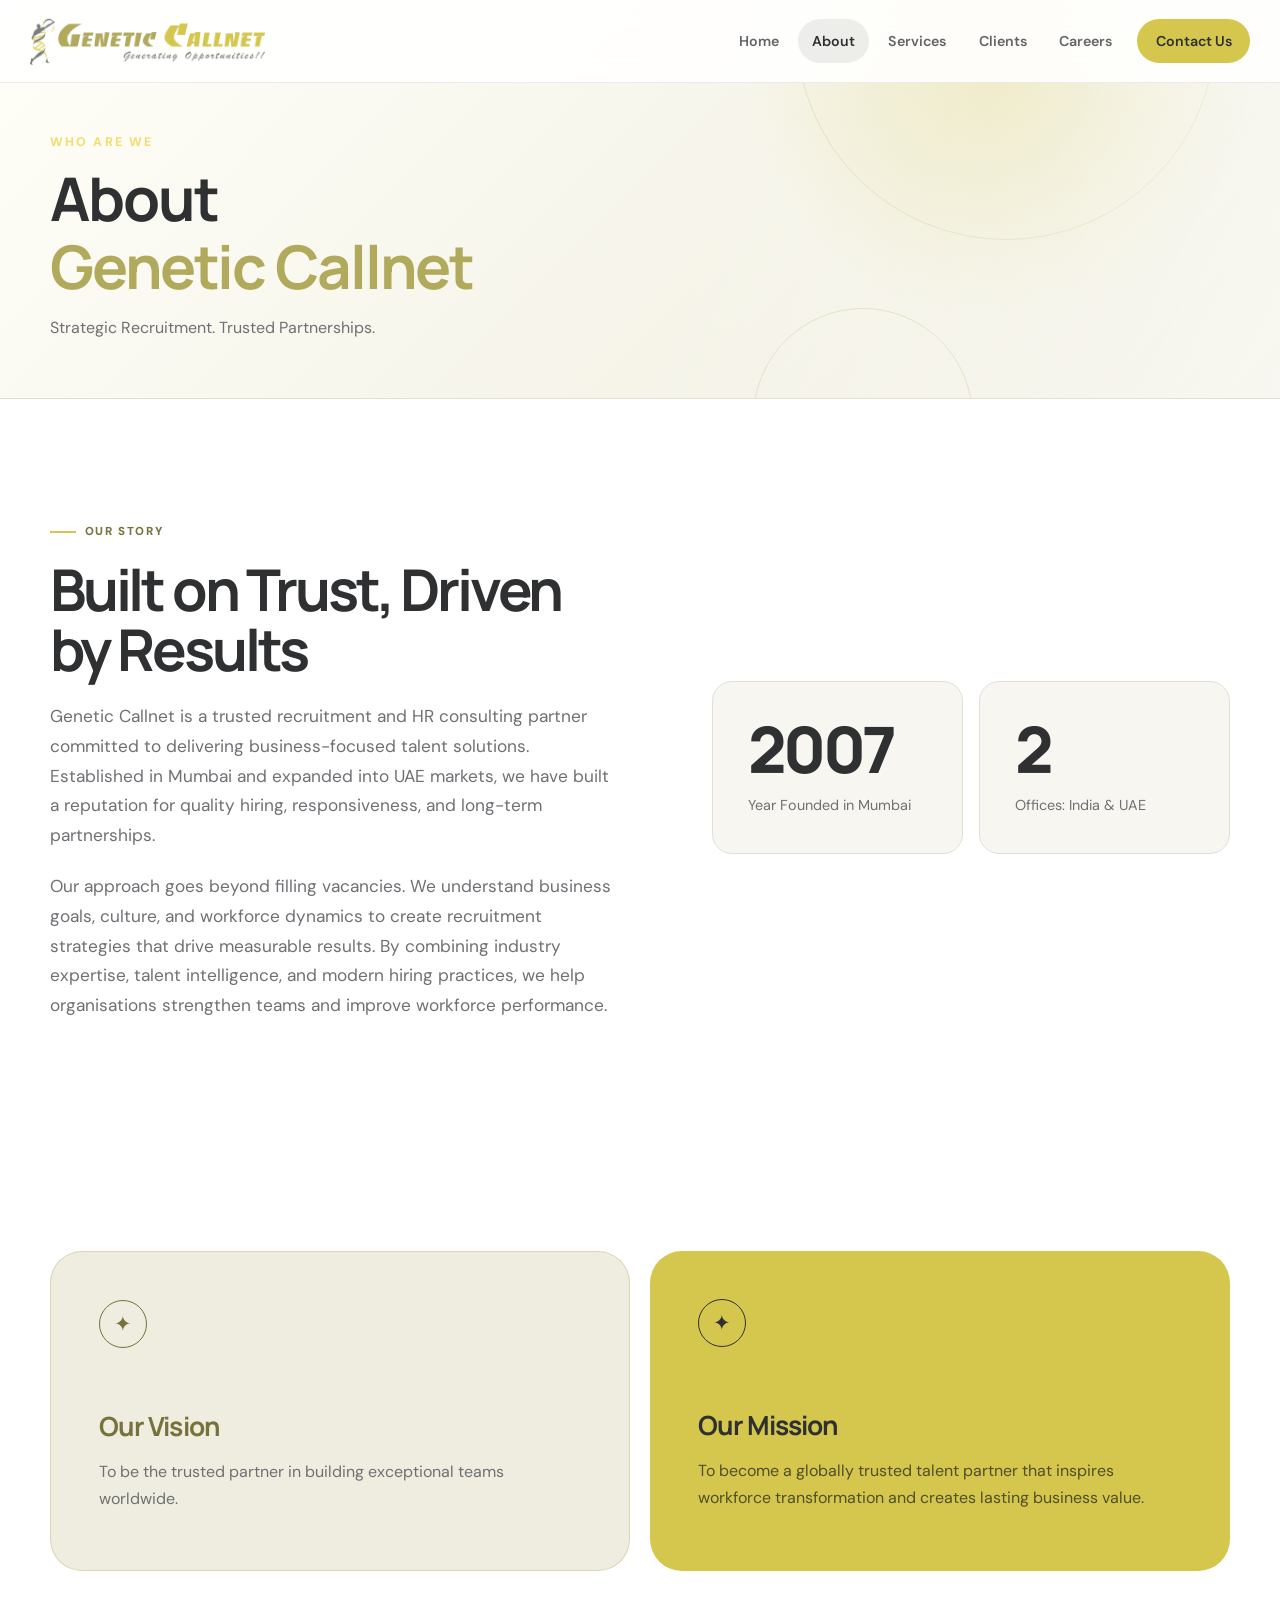
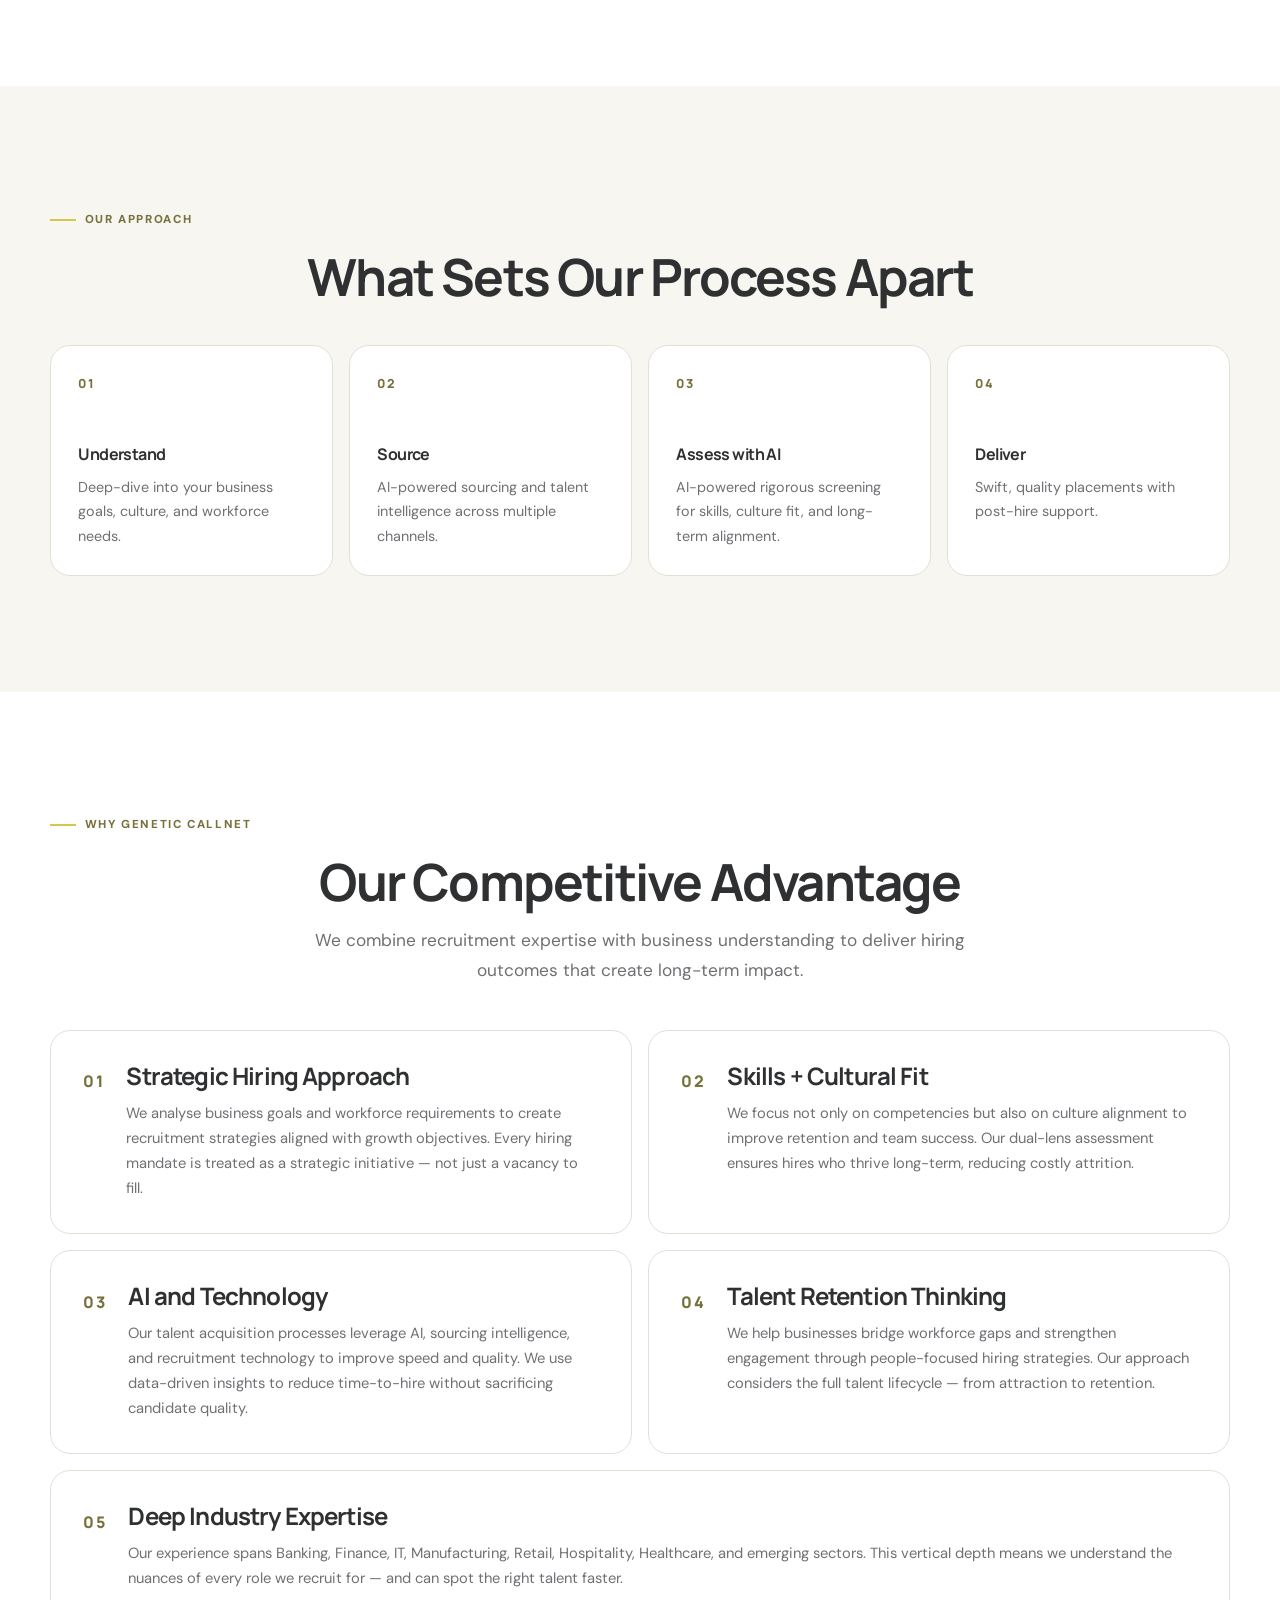
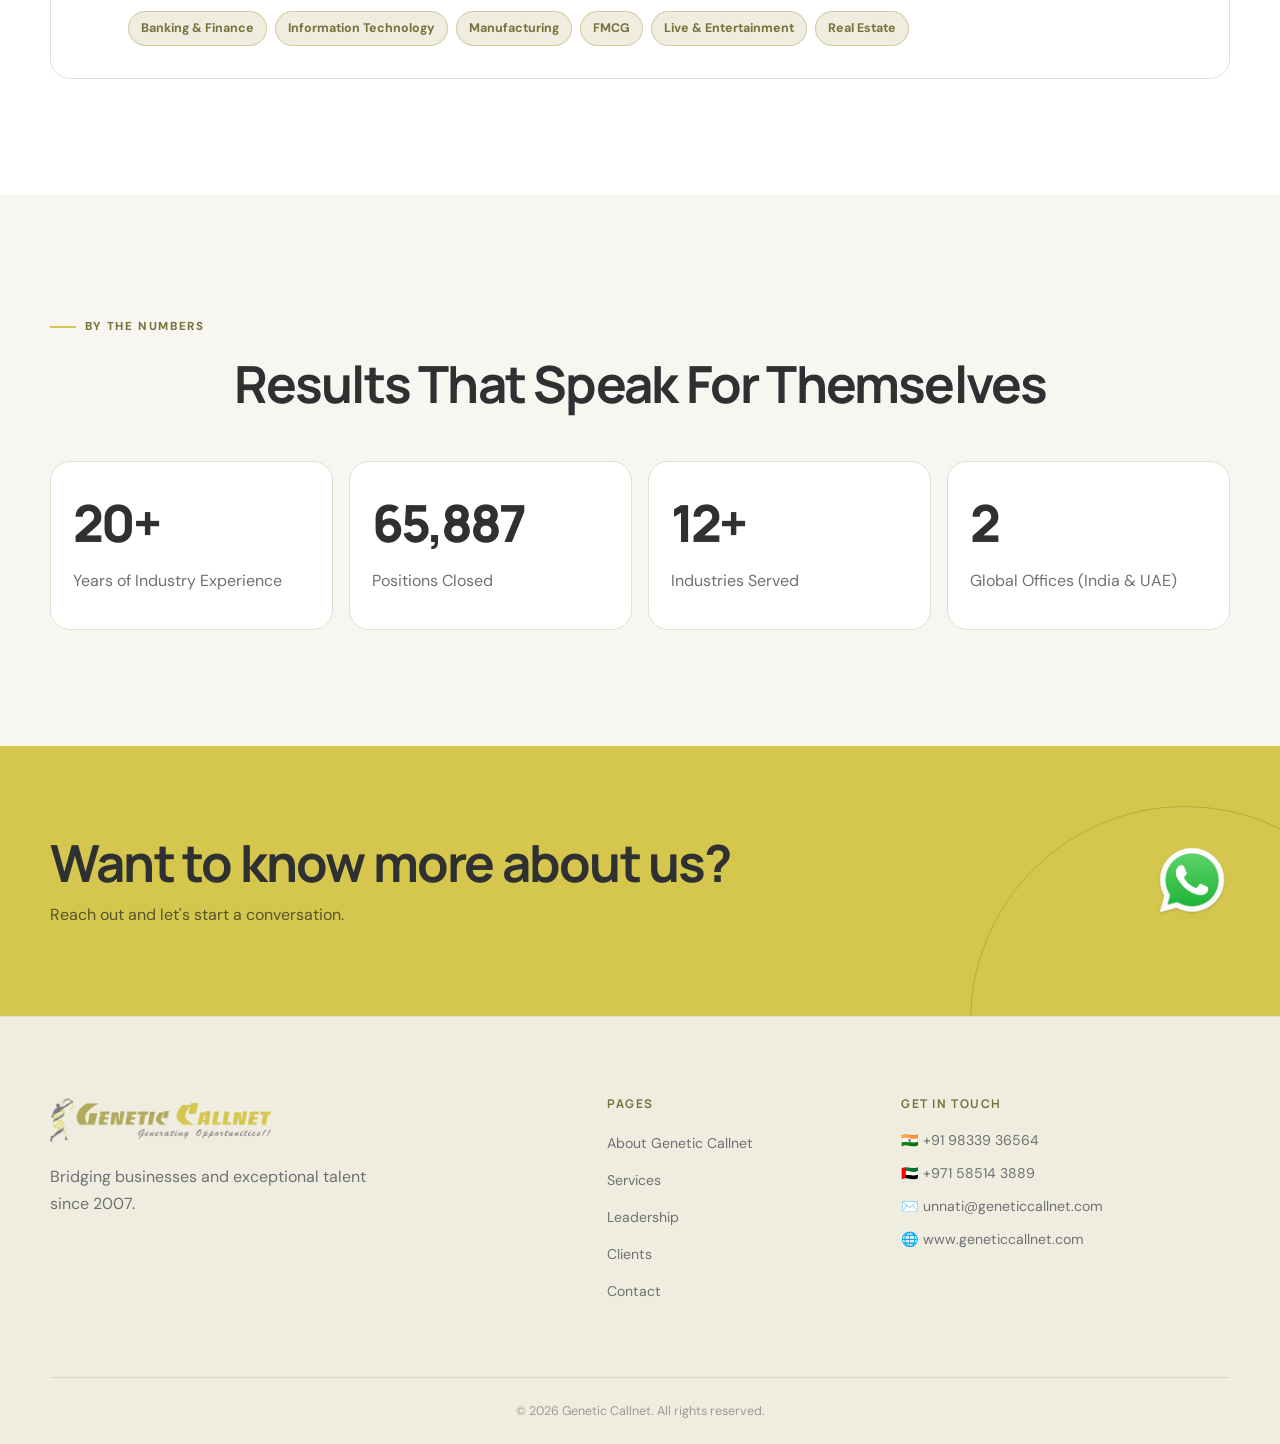
==== commit 1aa82559: "Add files via upload" ====
--- a/about.html
+++ b/about.html
@@ -3,7 +3,7 @@
 <head>
   <meta charset="UTF-8" />
   <meta name="viewport" content="width=device-width, initial-scale=1.0" />
-  <title>About Us – Genetic Callnet</title>
+  <title>About Genetic Callnet</title>
   <link rel="stylesheet" href="style.css" />
 </head>
 <body>
@@ -16,8 +16,7 @@
         <li class="nav-item" id="about-dropdown">
           <button class="dropdown-toggle active">About</button>
           <div class="dropdown-menu">
-            <a href="about.html" class="active">About Us</a>
-            <a href="why-us.html">Why Genetic Callnet</a>
+            <a href="about.html" class="active">About Genetic Callnet</a>
             <a href="leadership.html">Leadership Team</a>
           </div>
         </li>
@@ -32,18 +31,19 @@
   <section class="page-hero">
     <div class="page-hero-bg"></div>
     <div class="container">
-      <p class="hero-eyebrow">Who We Are</p>
-      <h1>Redefining Recruitment Through<br/><em>Expertise and Partnership</em></h1>
+      <p class="hero-eyebrow">Who Are WE</p>
+      <h1>About<br/><em>Genetic Callnet</em></h1>
+      <p class="hero-sub" style="max-width:620px">Strategic Recruitment. Trusted Partnerships.</p>
     </div>
   </section>
 
   <section class="section">
     <div class="container two-col">
-      <div>
+      <div class="about-story-copy">
         <span class="tag">Our Story</span>
         <h2>Built on Trust, Driven by Results</h2>
         <p>Genetic Callnet is a trusted recruitment and HR consulting partner committed to delivering business-focused talent solutions. Established in Mumbai and expanded into UAE markets, we have built a reputation for quality hiring, responsiveness, and long-term partnerships.</p>
-        <p style="margin-top:1.2rem">Our approach goes beyond filling vacancies. We understand business goals, culture, and workforce dynamics to create recruitment strategies that drive measurable results. By combining industry expertise, talent intelligence, and modern hiring practices, we help organisations strengthen teams and improve workforce performance.</p>
+        <p>Our approach goes beyond filling vacancies. We understand business goals, culture, and workforce dynamics to create recruitment strategies that drive measurable results. By combining industry expertise, talent intelligence, and modern hiring practices, we help organisations strengthen teams and improve workforce performance.</p>
       </div>
       <div class="about-side">
         <div class="about-highlight">
@@ -63,12 +63,12 @@
       <div class="mv-grid">
         <div class="mv-card mission">
           <div class="mv-icon">✨</div>
-          <h3>Our Mission</h3>
-          <p>To bridge the gap between businesses and exceptional talent through ethical, efficient, and future-ready staffing solutions.</p>
+          <h3>Our Vision</h3>
+          <p>To be the trusted partner in building exceptional teams worldwide.</p>
         </div>
         <div class="mv-card vision">
           <div class="mv-icon">✨</div>
-          <h3>Our Vision</h3>
+          <h3>Our Mission</h3>
           <p>To become a globally trusted talent partner that inspires workforce transformation and creates lasting business value.</p>
         </div>
       </div>
@@ -91,10 +91,78 @@
     </div>
   </section>
 
+  <section class="section" id="why-genetic-callnet">
+    <div class="container">
+      <span class="tag">Why Genetic Callnet</span>
+      <h2 style="text-align:center;margin-bottom:1rem">Our Competitive Advantage</h2>
+      <p class="section-sub" style="max-width:720px;margin-inline:auto;text-align:center">We combine recruitment expertise with business understanding to deliver hiring outcomes that create long-term impact.</p>
+      <div class="advantage-grid">
+
+        <div class="adv-card">
+          <div class="adv-num">01</div>
+          <div class="adv-body">
+            <h3>Strategic Hiring Approach</h3>
+            <p>We analyse business goals and workforce requirements to create recruitment strategies aligned with growth objectives. Every hiring mandate is treated as a strategic initiative — not just a vacancy to fill.</p>
+          </div>
+        </div>
+
+        <div class="adv-card">
+          <div class="adv-num">02</div>
+          <div class="adv-body">
+            <h3>Skills + Cultural Fit</h3>
+            <p>We focus not only on competencies but also on culture alignment to improve retention and team success. Our dual-lens assessment ensures hires who thrive long-term, reducing costly attrition.</p>
+          </div>
+        </div>
+
+        <div class="adv-card">
+          <div class="adv-num">03</div>
+          <div class="adv-body">
+            <h3>AI and Technology</h3>
+            <p>Our talent acquisition processes leverage AI, sourcing intelligence, and recruitment technology to improve speed and quality. We use data-driven insights to reduce time-to-hire without sacrificing candidate quality.</p>
+          </div>
+        </div>
+
+        <div class="adv-card">
+          <div class="adv-num">04</div>
+          <div class="adv-body">
+            <h3>Talent Retention Thinking</h3>
+            <p>We help businesses bridge workforce gaps and strengthen engagement through people-focused hiring strategies. Our approach considers the full talent lifecycle — from attraction to retention.</p>
+          </div>
+        </div>
+
+        <div class="adv-card adv-card--wide">
+          <div class="adv-num">05</div>
+          <div class="adv-body">
+            <h3>Deep Industry Expertise</h3>
+            <p>Our experience spans Banking, Finance, IT, Manufacturing, Retail, Hospitality, Healthcare, and emerging sectors. This vertical depth means we understand the nuances of every role we recruit for — and can spot the right talent faster.</p>
+            <div class="industry-tags">
+              <span>Banking & Finance</span><span>Information Technology</span><span>Manufacturing</span>
+              <span>FMCG</span><span>Live & Entertainment</span><span>Real Estate</span>
+            </div>
+          </div>
+        </div>
+
+      </div>
+    </div>
+  </section>
+
+  <section class="section" style="background:var(--bg-alt)">
+    <div class="container">
+      <span class="tag">By the Numbers</span>
+      <h2 style="text-align:center;margin-bottom:3rem">Results That Speak For Themselves</h2>
+      <div class="numbers-row">
+        <div class="number-card"><span class="big-num">20+</span><p>Years of Industry Experience</p></div>
+        <div class="number-card"><span class="big-num">65,887</span><p>Positions Closed</p></div>
+        <div class="number-card"><span class="big-num">12+</span><p>Industries Served</p></div>
+        <div class="number-card"><span class="big-num">2</span><p>Global Offices (India & UAE)</p></div>
+      </div>
+    </div>
+  </section>
+
   <section class="cta-banner">
     <div class="container cta-inner">
       <div><h2>Want to know more about us?</h2><p>Reach out and let's start a conversation.</p></div>
-      <a href="contact.html" class="btn btn-white">Get in Touch</a>
+      <a href="https://wa.link/q0jb32" class="whatsapp-icon-link" target="_blank" rel="noopener" aria-label="Chat on WhatsApp"><img src="WhatsApp_icon.png" alt="" /></a>
     </div>
   </section>
 
@@ -105,8 +173,8 @@
         <p>Bridging businesses and exceptional talent since 2007.</p>
       </div>
       <div class="footer-links"><h4>Pages</h4><ul>
-        <li><a href="about.html">About Us</a></li><li><a href="services.html">Services</a></li>
-        <li><a href="why-us.html">Why Us</a></li><li><a href="leadership.html">Leadership</a></li>
+        <li><a href="about.html">About Genetic Callnet</a></li><li><a href="services.html">Services</a></li>
+        <li><a href="leadership.html">Leadership</a></li>
         <li><a href="clients.html">Clients</a></li>
         <li><a href="contact.html">Contact</a></li>
       </ul></div>
--- a/style.css
+++ b/style.css
@@ -213,21 +213,20 @@
 .hero {
   position: relative;
   display: flex;
-  min-height: 500px;
+  min-height: 430px;
   align-items: center;
   overflow: hidden;
-  padding: 7rem 0 2.75rem;
+  padding: 7.4rem 0 2.25rem;
   background:
-    linear-gradient(90deg, rgba(255,255,255,.98) 0%, rgba(255,255,255,.91) 38%, rgba(247,246,240,.5) 65%, rgba(247,246,240,.12) 100%),
-    url('MumbaiDubai.png') center center / cover no-repeat;
+    url('BG1.png') center center / cover no-repeat;
 }
 .hero::before {
   position: absolute;
   inset: 0;
   content: '';
   background:
-    radial-gradient(circle at 10% 22%, rgba(213,199,77,.22), transparent 27%),
-    linear-gradient(180deg, rgba(255,255,255,.08), rgba(177,170,92,.08));
+    radial-gradient(ellipse at center, rgba(8,10,16,.58) 0%, rgba(8,10,16,.46) 34%, rgba(8,10,16,.2) 60%, rgba(8,10,16,.08) 100%),
+    linear-gradient(180deg, rgba(5,7,12,.25), rgba(5,7,12,.44));
   pointer-events: none;
 }
 .hero::after {
@@ -240,49 +239,75 @@
   content: '';
 }
 .hero-content { position: relative; z-index: 1; width: min(1180px, calc(100% - 40px)); margin-inline: auto; }
-.hero--centered { text-align: left; }
-.hero-content--centered { display: block; }
-.hero--centered .hero-eyebrow, .hero--centered .hero-headline, .hero--centered .hero-sub { text-align: left; }
+.hero--centered { text-align: center; }
+.hero-content--centered { display: flex; flex-direction: column; align-items: center; }
+.hero--centered .hero-eyebrow, .hero--centered .hero-headline, .hero--centered .hero-sub { text-align: center; }
 .hero-headline {
-  max-width: 760px;
+  max-width: 1080px;
   margin-bottom: 1rem;
-  color: var(--ink);
-  font-size: clamp(2.5rem, 5vw, 4.65rem);
-}
-.hero-headline em { color: var(--ink); font-style: normal; }
+  color: #fffdf2;
+  font-size: clamp(2.25rem, 3.85vw, 3.65rem);
+  line-height: .98;
+  text-shadow: 0 8px 34px rgba(0,0,0,.44);
+}
+.hero-headline em { color: #fffdf2; font-style: normal; }
 .page-hero h1 em { color: var(--olive); font-style: normal; }
 .hero-headline .ai-accent {
   display: inline-block;
   color: transparent;
-  background: linear-gradient(90deg, #d5c74d 0%, #b1aa5c 58%, #7c7d81 100%);
+  background: linear-gradient(90deg, #fff38a 0%, #d5c74d 42%, #f5b867 100%);
   -webkit-background-clip: text;
   background-clip: text;
 }
 .hero-eyebrow {
   margin-bottom: .75rem;
-  color: var(--olive-deep);
+  color: #f0df70;
   font-size: .78rem;
   font-weight: 800;
   letter-spacing: .17em;
   text-transform: uppercase;
 }
-.hero-sub { max-width: 620px; margin: 0 0 1.25rem !important; color: var(--muted); font-size: 1rem; }
-.hero-search-wrap { width: 100%; max-width: 650px; margin-top: 1.2rem; }
+.hero-sub { max-width: 620px; margin: 0 auto 1.25rem !important; color: var(--muted); font-size: 1rem; }
+.hero .hero-sub {
+  max-width: 760px;
+  padding: .55rem 1rem;
+  border: 1px solid rgba(255,255,255,.18);
+  border-radius: 999px;
+  color: rgba(255,255,255,.9);
+  background: rgba(8,10,16,.42);
+  box-shadow: 0 16px 42px rgba(0,0,0,.24);
+  backdrop-filter: blur(10px);
+}
+.hero-search-wrap { width: 100%; max-width: 650px; margin: 1.2rem auto 0; }
 .hero-search-box {
   display: flex;
   align-items: center;
   gap: .7rem;
   padding: .55rem .55rem .55rem 1.25rem;
-  border: 1px solid rgba(17,20,24,.1);
+  border: 1px solid rgba(255,255,255,.28);
   border-radius: 16px;
-  background: rgba(255,255,255,.98);
-  box-shadow: var(--shadow-lg);
+  background: rgba(255,255,255,.9);
+  box-shadow: 0 22px 52px rgba(0,0,0,.28);
 }
 .hero-search-icon { color: var(--muted); font-size: 0; }
 .hero-search-icon::after { content: '⌕'; font-size: 1.5rem; }
 .hero-search-input { flex: 1; min-width: 0; padding: .7rem 0; border: 0; outline: 0; color: var(--ink); background: transparent; }
 .hero-search-btn { padding: .88rem 1.5rem; border: 0; border-radius: 11px; color: var(--ink); background: var(--yellow); cursor: pointer; font-weight: 800; }
-.hero-search-hint { margin-top: .8rem; color: rgba(17,20,24,.48); font-size: .8rem; text-align: left; }
+.hero-search-hint {
+  display: inline-flex;
+  align-items: center;
+  justify-content: center;
+  margin-top: .8rem;
+  padding: .35rem .85rem;
+  border: 1px solid rgba(255,255,255,.18);
+  border-radius: 999px;
+  color: rgba(255,255,255,.78);
+  background: rgba(8,10,16,.36);
+  box-shadow: 0 12px 32px rgba(0,0,0,.18);
+  backdrop-filter: blur(10px);
+  font-size: .8rem;
+  text-align: center;
+}
 
 .page-hero {
   position: relative;
@@ -302,9 +327,28 @@
 .page-hero::before { width: 420px; height: 420px; top: -180px; right: 5vw; }
 .page-hero::after { width: 220px; height: 220px; right: 24vw; bottom: -130px; }
 .page-hero-bg { position: absolute; inset: 0; background: linear-gradient(115deg, transparent 55%, rgba(255,255,255,.55)); }
-.page-hero .container { position: relative; z-index: 1; }
-.page-hero h1 { max-width: 850px; color: var(--ink); font-size: clamp(2.35rem, 4.7vw, 4.25rem); }
-.page-hero .hero-sub { margin-top: .9rem !important; margin-bottom: 0 !important; }
+.page-hero .container {
+  position: relative;
+  z-index: 1;
+  display: flex;
+  flex-direction: column;
+  align-items: flex-start;
+}
+.page-hero h1 {
+  max-width: 850px;
+  margin-right: auto;
+  margin-left: 0;
+  color: var(--ink);
+  font-size: clamp(2.35rem, 4.7vw, 4.25rem);
+  text-align: left;
+}
+.page-hero .hero-eyebrow,
+.page-hero .hero-sub {
+  text-align: left;
+}
+.page-hero .hero-sub {
+  margin: .9rem 0 0 !important;
+}
 
 /* Careers uses a deliberately more compact banner than other inner pages. */
 .careers-page-hero {
@@ -344,6 +388,25 @@
 .two-col { display: grid; grid-template-columns: 1.05fr .95fr; gap: clamp(3rem, 7vw, 7rem); align-items: center; }
 .intro-text h2 { margin-bottom: 1.35rem; }
 .intro-text p { font-size: 1.04rem; }
+.about-story-copy {
+  max-width: 760px;
+}
+.about-story-copy h2 {
+  max-width: 680px;
+  margin-bottom: 1.4rem;
+  font-size: clamp(2.35rem, 4.5vw, 4.15rem);
+  line-height: 1.04;
+  letter-spacing: -.055em;
+}
+.about-story-copy p {
+  max-width: 720px;
+  color: var(--muted);
+  font-size: clamp(1rem, 1.35vw, 1.13rem);
+  line-height: 1.72;
+}
+.about-story-copy p + p {
+  margin-top: 1.35rem;
+}
 .why-grid { display: grid; grid-template-columns: repeat(2, 1fr); gap: 1rem; }
 .why-card, .step, .number-card, .industry-card, .brand-tile, .about-highlight {
   border: 1px solid var(--line);
@@ -357,8 +420,42 @@
   border-color: var(--olive);
   box-shadow: var(--shadow);
 }
-.why-icon { display: grid; width: 42px; height: 42px; place-items: center; margin-bottom: 1.25rem; border-radius: 50%; color: var(--ink); background: var(--yellow); font-size: 0; }
-.why-icon::after { content: '✓'; font-size: 1rem; font-weight: 900; }
+.why-icon {
+  position: relative;
+  display: grid;
+  width: 42px;
+  height: 42px;
+  place-items: center;
+  margin-bottom: 1.25rem;
+  border-radius: 50%;
+  color: var(--ink);
+  background: var(--yellow);
+  font-size: 0;
+}
+.why-icon::after {
+  position: absolute;
+  top: 50%;
+  left: 50%;
+  width: 20px;
+  height: 20px;
+  content: '';
+  background: currentColor;
+  transform: translate(-50%, -50%);
+  mask: var(--why-icon-mask) center / contain no-repeat;
+  -webkit-mask: var(--why-icon-mask) center / contain no-repeat;
+}
+.why-card:nth-child(1) .why-icon {
+  --why-icon-mask: url("data:image/svg+xml,%3Csvg xmlns='http://www.w3.org/2000/svg' viewBox='0 0 24 24' fill='none' stroke='black' stroke-width='2.2' stroke-linecap='round' stroke-linejoin='round'%3E%3Crect x='7' y='7' width='10' height='10' rx='2'/%3E%3Cpath d='M9 1v3M15 1v3M9 20v3M15 20v3M1 9h3M1 15h3M20 9h3M20 15h3M10 14l1.1-4h1.8l1.1 4M10.45 12.7h3.1'/%3E%3C/svg%3E");
+}
+.why-card:nth-child(2) .why-icon {
+  --why-icon-mask: url("data:image/svg+xml,%3Csvg xmlns='http://www.w3.org/2000/svg' viewBox='0 0 24 24' fill='none' stroke='black' stroke-width='2.2' stroke-linecap='round' stroke-linejoin='round'%3E%3Ccircle cx='12' cy='12' r='9'/%3E%3Cpath d='M3 12h18M12 3a14 14 0 0 1 0 18M12 3a14 14 0 0 0 0 18M7.5 7.8h9M7.5 16.2h9'/%3E%3C/svg%3E");
+}
+.why-card:nth-child(3) .why-icon {
+  --why-icon-mask: url("data:image/svg+xml,%3Csvg xmlns='http://www.w3.org/2000/svg' viewBox='0 0 24 24' fill='none' stroke='black' stroke-width='2.2' stroke-linecap='round' stroke-linejoin='round'%3E%3Cpath d='M12 3l2.4 5 5.6.8-4 3.9.95 5.5L12 15.6l-4.95 2.6.95-5.5-4-3.9 5.6-.8L12 3Z'/%3E%3Cpath d='M12 15.6v5.2'/%3E%3C/svg%3E");
+}
+.why-card:nth-child(4) .why-icon {
+  --why-icon-mask: url("data:image/svg+xml,%3Csvg xmlns='http://www.w3.org/2000/svg' viewBox='0 0 24 24' fill='none' stroke='black' stroke-width='2.2' stroke-linecap='round' stroke-linejoin='round'%3E%3Crect x='3' y='7' width='18' height='13' rx='2'/%3E%3Cpath d='M8 7V5.5A2.5 2.5 0 0 1 10.5 3h3A2.5 2.5 0 0 1 16 5.5V7M3 12h18M12 12v2'/%3E%3C/svg%3E");
+}
 .why-card p { color: var(--ink); font-weight: 600; line-height: 1.5; }
 
 .services-strip { background: var(--canvas); }
@@ -399,8 +496,26 @@
 .mv-card { min-height: 320px; padding: 3rem; border-radius: var(--radius-lg); }
 .mission { border: 1px solid rgba(177,170,92,.35); background: var(--olive-soft); }
 .vision { background: var(--yellow); }
-.mv-icon { display: grid; width: 48px; height: 48px; place-items: center; margin-bottom: 4rem; border: 1px solid currentColor; border-radius: 50%; font-size: 0; }
-.mv-icon::after { content: '✦'; font-size: 1.3rem; }
+.mv-icon {
+  position: relative;
+  display: grid;
+  width: 48px;
+  height: 48px;
+  place-items: center;
+  margin-bottom: 4rem;
+  border: 1px solid currentColor;
+  border-radius: 50%;
+  font-size: 0;
+}
+.mv-icon::after {
+  position: absolute;
+  top: 50%;
+  left: 50%;
+  content: '✦';
+  font-size: 1.3rem;
+  line-height: 1;
+  transform: translate(-50%, -50%);
+}
 .mission .mv-icon, .mission h3 { color: var(--olive-deep); }
 .mission p { color: var(--muted); }
 .vision p { color: rgba(17,20,24,.68); }
@@ -428,6 +543,8 @@
   background: white;
   transition: transform var(--ease), border-color var(--ease), box-shadow var(--ease);
 }
+.svc-full-card[id] { scroll-margin-top: 110px; }
+#why-genetic-callnet { scroll-margin-top: 110px; }
 .svc-full-card:hover, .adv-card:hover { transform: translateY(-6px); border-color: var(--olive); box-shadow: var(--shadow); }
 .svc-icon-box {
   position: relative;
@@ -544,6 +661,11 @@
 .contact-layout { display: grid; grid-template-columns: .85fr 1.15fr; gap: clamp(3rem, 7vw, 7rem); align-items: start; }
 .contact-info-col h2, .contact-form-col h2 { margin-bottom: 2rem; }
 .contact-cards { display: grid; gap: .8rem; }
+@media (min-width: 961px) {
+  .contact-info-col .contact-cards {
+    margin-top: clamp(4.7rem, 6.4vw, 7rem);
+  }
+}
 .contact-card { display: flex; gap: 1rem; align-items: center; padding: 1.25rem; border: 1px solid var(--line); border-radius: 16px; background: var(--canvas); }
 .contact-card-icon {
   position: relative;
@@ -620,8 +742,62 @@
 .cta-inner { position: relative; z-index: 1; display: flex; align-items: center; justify-content: space-between; gap: 2rem; }
 .cta-inner h2 { max-width: 750px; font-size: clamp(2rem, 4vw, 3.5rem); }
 .cta-inner p { margin-top: .6rem; color: rgba(17,20,24,.64); }
-.cta-banner .btn-white { border: 1px solid rgba(17,20,24,.18); background: white; color: var(--ink); }
-.cta-banner .btn-white:hover { border-color: var(--ink); background: #fffdf1; color: var(--ink); }
+.cta-banner .btn-white {
+  border: 0;
+  background: #25d366;
+  color: white;
+  box-shadow: 0 14px 28px rgba(17,20,24,.18);
+}
+.cta-banner .btn-white:hover {
+  transform: translateY(-3px);
+  background: #1fc65e;
+  color: white;
+  box-shadow: 0 18px 38px rgba(17,20,24,.24);
+}
+.btn-whatsapp {
+  display: inline-flex;
+  align-items: center;
+  justify-content: center;
+  gap: .75rem;
+  min-height: 56px;
+  border-radius: 999px;
+  padding: .9rem 1.65rem;
+  white-space: nowrap;
+  font-size: 1rem;
+  font-weight: 800;
+  letter-spacing: .01em;
+}
+.btn-whatsapp::before {
+  display: block;
+  flex: 0 0 auto;
+  width: 1.65rem;
+  height: 1.65rem;
+  content: '';
+  background: currentColor;
+  box-shadow: none;
+  mask: url("data:image/svg+xml,%3Csvg viewBox='0 0 32 32' xmlns='http://www.w3.org/2000/svg'%3E%3Cpath fill='black' d='M16.02 3C8.85 3 3.02 8.82 3.02 15.98c0 2.29.6 4.52 1.74 6.49L3 29l6.7-1.72a12.9 12.9 0 0 0 6.32 1.61C23.18 28.89 29 23.08 29 15.98S23.18 3 16.02 3Zm0 23.7c-1.94 0-3.84-.52-5.5-1.51l-.39-.23-3.98 1.02 1.06-3.86-.25-.4a10.63 10.63 0 0 1-1.74-5.74c0-5.95 4.85-10.79 10.8-10.79 5.96 0 10.8 4.84 10.8 10.79 0 5.94-4.84 10.72-10.8 10.72Zm5.92-8.02c-.32-.16-1.91-.94-2.2-1.05-.3-.11-.52-.16-.74.16-.21.32-.84 1.05-1.03 1.26-.19.21-.38.24-.7.08-.32-.16-1.36-.5-2.6-1.6-.96-.86-1.61-1.92-1.8-2.24-.18-.32-.02-.5.14-.66.14-.14.32-.38.48-.57.16-.19.21-.32.32-.54.11-.21.05-.4-.03-.57-.08-.16-.73-1.76-1-2.42-.26-.63-.53-.54-.73-.55h-.63c-.22 0-.57.08-.87.4-.3.32-1.14 1.11-1.14 2.71s1.17 3.15 1.33 3.37c.16.21 2.31 3.52 5.6 4.94.78.34 1.39.54 1.86.69.78.25 1.5.21 2.07.13.63-.09 1.91-.78 2.18-1.53.27-.75.27-1.39.19-1.53-.08-.13-.29-.21-.62-.37Z'/%3E%3C/svg%3E") center / contain no-repeat;
+  -webkit-mask: url("data:image/svg+xml,%3Csvg viewBox='0 0 32 32' xmlns='http://www.w3.org/2000/svg'%3E%3Cpath fill='black' d='M16.02 3C8.85 3 3.02 8.82 3.02 15.98c0 2.29.6 4.52 1.74 6.49L3 29l6.7-1.72a12.9 12.9 0 0 0 6.32 1.61C23.18 28.89 29 23.08 29 15.98S23.18 3 16.02 3Zm0 23.7c-1.94 0-3.84-.52-5.5-1.51l-.39-.23-3.98 1.02 1.06-3.86-.25-.4a10.63 10.63 0 0 1-1.74-5.74c0-5.95 4.85-10.79 10.8-10.79 5.96 0 10.8 4.84 10.8 10.79 0 5.94-4.84 10.72-10.8 10.72Zm5.92-8.02c-.32-.16-1.91-.94-2.2-1.05-.3-.11-.52-.16-.74.16-.21.32-.84 1.05-1.03 1.26-.19.21-.38.24-.7.08-.32-.16-1.36-.5-2.6-1.6-.96-.86-1.61-1.92-1.8-2.24-.18-.32-.02-.5.14-.66.14-.14.32-.38.48-.57.16-.19.21-.32.32-.54.11-.21.05-.4-.03-.57-.08-.16-.73-1.76-1-2.42-.26-.63-.53-.54-.73-.55h-.63c-.22 0-.57.08-.87.4-.3.32-1.14 1.11-1.14 2.71s1.17 3.15 1.33 3.37c.16.21 2.31 3.52 5.6 4.94.78.34 1.39.54 1.86.69.78.25 1.5.21 2.07.13.63-.09 1.91-.78 2.18-1.53.27-.75.27-1.39.19-1.53-.08-.13-.29-.21-.62-.37Z'/%3E%3C/svg%3E") center / contain no-repeat;
+}
+.whatsapp-icon-link {
+  display: inline-flex;
+  align-items: center;
+  justify-content: center;
+  width: 76px;
+  height: 76px;
+  border-radius: 50%;
+  background: transparent;
+  transition: transform var(--ease), filter var(--ease);
+}
+.whatsapp-icon-link:hover {
+  transform: translateY(-3px) scale(1.04);
+  filter: drop-shadow(0 16px 28px rgba(17,20,24,.22));
+}
+.whatsapp-icon-link img {
+  display: block;
+  width: 100%;
+  height: 100%;
+  object-fit: contain;
+}
 
 .footer { padding: 5rem 0 0; border-top: 1px solid var(--line); background: var(--olive-soft); }
 .footer-grid { display: grid; grid-template-columns: 1.5fr .7fr 1fr; gap: 4rem; padding-bottom: 4rem; border-bottom: 1px solid rgba(17,20,24,.1); }
@@ -751,14 +927,13 @@
   .nav-links .nav-cta { margin: .6rem 0 0; justify-content: center; }
   .dropdown-menu { position: static; margin-top: .3rem; border: 0; background: var(--canvas); box-shadow: none; }
   .hero {
-    min-height: 560px;
-    padding: 6.5rem 0 2.5rem;
+    min-height: 470px;
+    padding: 7.1rem 0 2.25rem;
     background:
-      linear-gradient(90deg, rgba(255,255,255,.97) 0%, rgba(255,255,255,.88) 62%, rgba(247,246,240,.5) 100%),
-      url('MumbaiDubai.png') center center / cover no-repeat;
+      url('BG1.png') center center / cover no-repeat;
   }
   .hero::before { inset: 0; opacity: 1; }
-  .hero-headline { font-size: clamp(2.25rem, 10.5vw, 3.35rem); }
+  .hero-headline { max-width: 720px; font-size: clamp(2rem, 8vw, 2.75rem); line-height: 1.03; }
   .hero-search-box { flex-wrap: wrap; padding: .8rem; border-radius: 14px; }
   .hero-search-icon { display: none; }
   .hero-search-input { width: 100%; flex-basis: calc(100% - 110px); padding-left: .4rem; }
